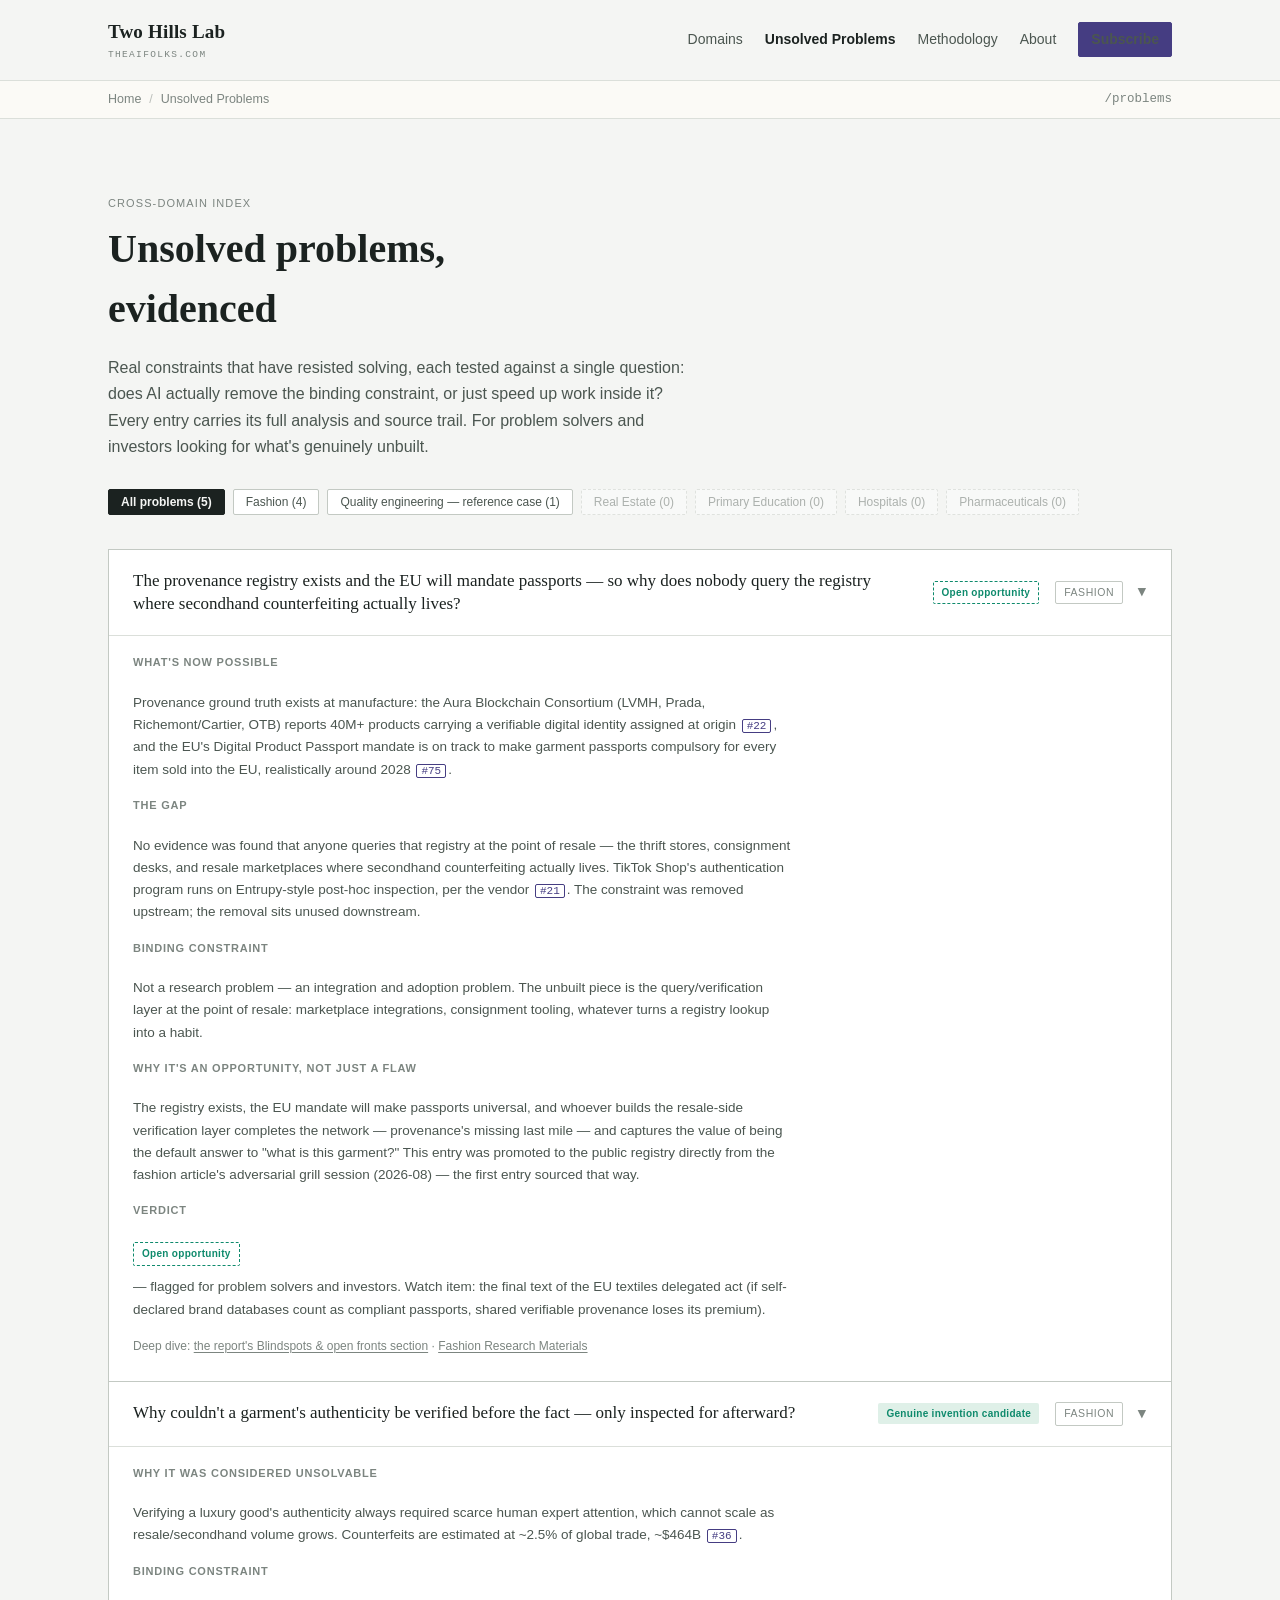
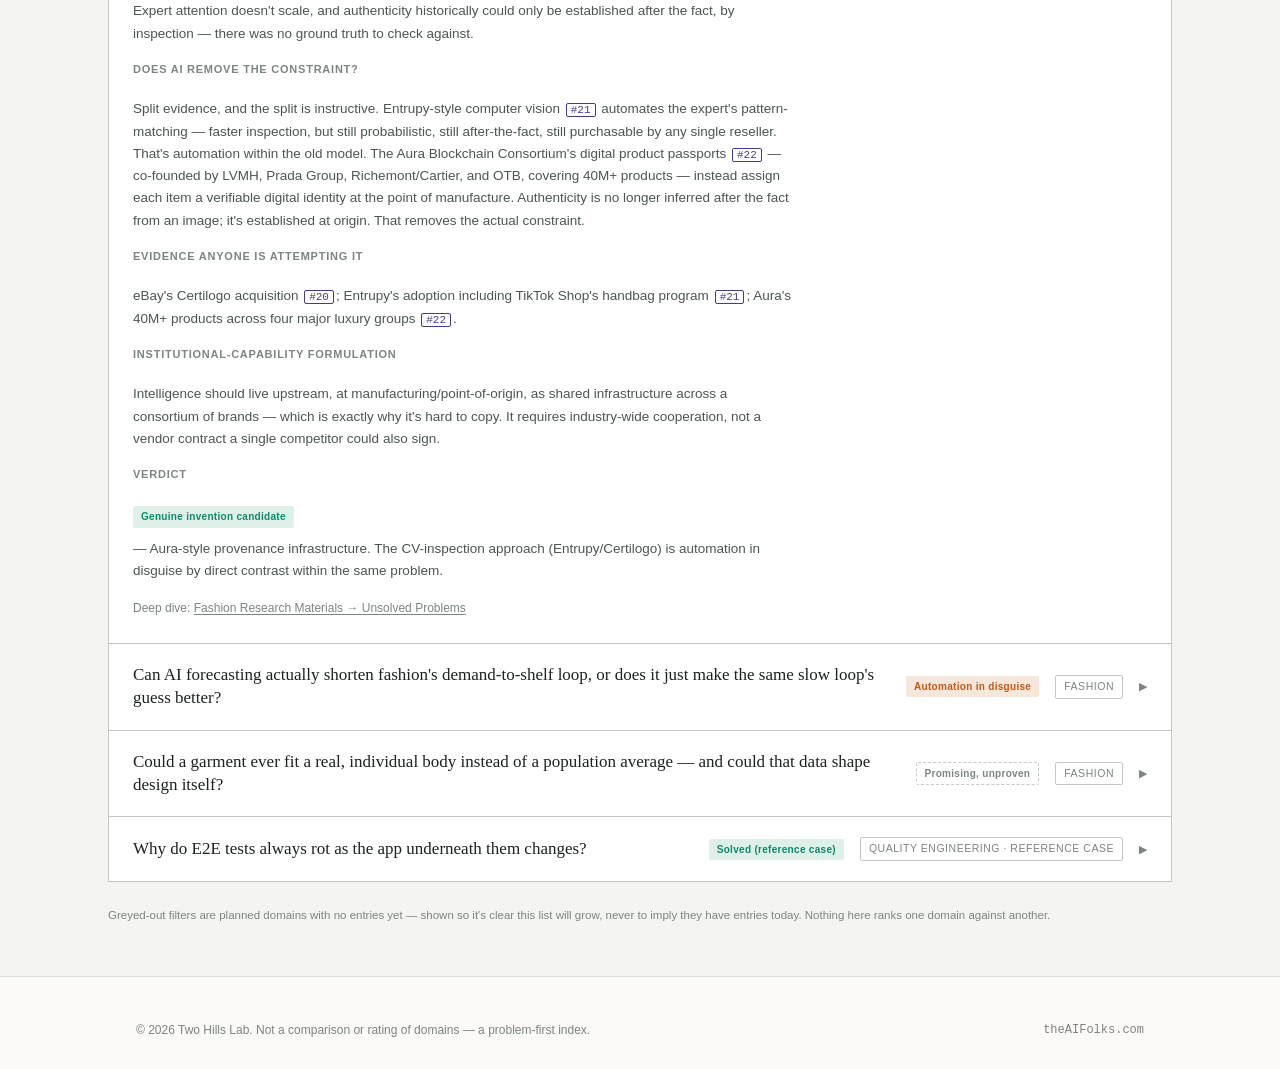
==== docs/problems/index.html @ 8e43755e "Publish Fashion & Luxury: final statuses, remove preview banner, copy sweep - Remove preview banner " ====
<!doctype html>
<html lang="en">
<head>
<meta charset="utf-8">
<meta name="viewport" content="width=device-width,initial-scale=1">
<title>Unsolved Problems — Two Hills Lab</title>
<meta name="description" content="A cross-domain index of constraints nobody's cracked yet — each tested against one question: does AI remove the binding constraint, or just speed up work inside it? Full analysis and source trail on every entry.">
<meta property="og:title" content="Unsolved Problems, evidenced — Two Hills Lab">
<meta property="og:description" content="Real constraints that resisted solving, with full binding-constraint analysis and source trails — framed for problem solvers and investors.">
<meta property="og:type" content="website">
<link rel="icon" href="data:image/svg+xml,%3Csvg xmlns='http://www.w3.org/2000/svg' viewBox='0 0 32 32'%3E%3Crect width='32' height='32' fill='%23453D82'/%3E%3Cpath d='M2 26 L11 12 L17 20 L23 9 L30 26 Z' fill='%23F4F5F3'/%3E%3C/svg%3E">
<link rel="stylesheet" href="../assets/css/site.css">
<script src="../assets/js/site.js" defer></script>
</head>
<body>
<a class="skip-link" href="#main">Skip to content</a>

<header class="site-header">
  <div class="site-header-inner">
    <a href="../" class="wordmark">
      <span class="name">Two Hills Lab</span>
      <span class="tag mono">theAIFolks.com</span>
    </a>
    <nav class="site-nav" aria-label="Primary">
      <a href="../">Domains</a>
      <a href="./" aria-current="page">Unsolved Problems</a>
      <a href="../methodology.html">Methodology</a>
      <a href="../about.html">About</a>
      <a class="btn btn-sm" href="../index.html#subscribe">Subscribe</a>
    </nav>
  </div>
</header>

<div class="breadcrumb">
  <nav class="breadcrumb-inner" aria-label="Breadcrumb">
    <a href="../">Home</a><span class="sep" aria-hidden="true">/</span><span aria-current="page">Unsolved Problems</span>
    <span class="breadcrumb-url mono">/problems</span>
  </nav>
</div>

<main id="main">
<div class="container">

  <section class="no-rule" style="padding-bottom:8px;">
    <span class="section-kicker" style="margin-top:24px;">Cross-domain index</span>
    <h1 class="serif" style="font-size:clamp(27px,3.8vw,40px);max-width:22ch;">Unsolved problems, evidenced</h1>
    <p class="problems-intro">Real constraints that have resisted solving, each tested against a single question: does AI actually remove the binding constraint, or just speed up work inside it? Every entry carries its full analysis and source trail. For problem solvers and investors looking for what's genuinely unbuilt.</p>

    <div class="problems-filter-row" data-problems-filter>
      <button type="button" class="filter-chip" data-domain="all" aria-pressed="true">All problems (5)</button>
      <button type="button" class="filter-chip" data-domain="fashion" aria-pressed="false">Fashion (4)</button>
      <button type="button" class="filter-chip" data-domain="quality-engineering" aria-pressed="false">Quality engineering — reference case (1)</button>
      <button type="button" class="filter-chip disabled" disabled title="Planned domain — no entries yet">Real Estate (0)</button>
      <button type="button" class="filter-chip disabled" disabled title="Planned domain — no entries yet">Primary Education (0)</button>
      <button type="button" class="filter-chip disabled" disabled title="Planned domain — no entries yet">Hospitals (0)</button>
      <button type="button" class="filter-chip disabled" disabled title="Planned domain — no entries yet">Pharmaceuticals (0)</button>
    </div>
  </section>

  <section class="no-rule" style="padding-top:26px;">

    <details class="problem-card" data-domain="fashion" id="fashion" open>
      <summary>
        <span class="q">The provenance registry exists and the EU will mandate passports — so why does nobody query the registry where secondhand counterfeiting actually lives?</span>
        <span class="verdict-pill open">Open opportunity</span>
        <span class="domain-tag-pill">Fashion</span>
        <span class="chev" aria-hidden="true">▶</span>
      </summary>
      <div class="pbody">
        <dl>
          <dt>What's now possible</dt>
          <dd>Provenance ground truth exists at manufacture: the Aura Blockchain Consortium (LVMH, Prada, Richemont/Cartier, OTB) reports 40M+ products carrying a verifiable digital identity assigned at origin <a class="cite" href="../domains/fashion/report.html#src-22">#22</a>, and the EU's Digital Product Passport mandate is on track to make garment passports compulsory for every item sold into the EU, realistically around 2028 <a class="cite" href="../domains/fashion/report.html#src-75">#75</a>.</dd>
          <dt>The gap</dt>
          <dd>No evidence was found that anyone queries that registry at the point of resale — the thrift stores, consignment desks, and resale marketplaces where secondhand counterfeiting actually lives. TikTok Shop's authentication program runs on Entrupy-style post-hoc inspection, per the vendor <a class="cite" href="../domains/fashion/report.html#src-21">#21</a>. The constraint was removed upstream; the removal sits unused downstream.</dd>
          <dt>Binding constraint</dt>
          <dd>Not a research problem — an integration and adoption problem. The unbuilt piece is the query/verification layer at the point of resale: marketplace integrations, consignment tooling, whatever turns a registry lookup into a habit.</dd>
          <dt>Why it's an opportunity, not just a flaw</dt>
          <dd>The registry exists, the EU mandate will make passports universal, and whoever builds the resale-side verification layer completes the network — provenance's missing last mile — and captures the value of being the default answer to "what is this garment?" This entry was promoted to the public registry directly from the fashion article's adversarial grill session (2026-08) — the first entry sourced that way.</dd>
          <dt>Verdict</dt>
          <dd class="verdict-line"><span class="verdict-pill open">Open opportunity</span><span>— flagged for problem solvers and investors. Watch item: the final text of the EU textiles delegated act (if self-declared brand databases count as compliant passports, shared verifiable provenance loses its premium).</span></dd>
        </dl>
        <p class="deep-dive">Deep dive: <a href="../domains/fashion/report.html#blindspots">the report's Blindspots &amp; open fronts section</a> · <a href="../domains/fashion/research.html#rm-problems">Fashion Research Materials</a></p>
      </div>
    </details>

    <details class="problem-card" data-domain="fashion" open>
      <summary>
        <span class="q">Why couldn't a garment's authenticity be verified before the fact — only inspected for afterward?</span>
        <span class="verdict-pill ic">Genuine invention candidate</span>
        <span class="domain-tag-pill">Fashion</span>
        <span class="chev" aria-hidden="true">▶</span>
      </summary>
      <div class="pbody">
        <dl>
          <dt>Why it was considered unsolvable</dt>
          <dd>Verifying a luxury good's authenticity always required scarce human expert attention, which cannot scale as resale/secondhand volume grows. Counterfeits are estimated at ~2.5% of global trade, ~$464B <a class="cite" href="../domains/fashion/report.html#src-36">#36</a>.</dd>
          <dt>Binding constraint</dt>
          <dd>Expert attention doesn't scale, and authenticity historically could only be established after the fact, by inspection — there was no ground truth to check against.</dd>
          <dt>Does AI remove the constraint?</dt>
          <dd>Split evidence, and the split is instructive. Entrupy-style computer vision <a class="cite" href="../domains/fashion/report.html#src-21">#21</a> automates the expert's pattern-matching — faster inspection, but still probabilistic, still after-the-fact, still purchasable by any single reseller. That's automation within the old model. The Aura Blockchain Consortium's digital product passports <a class="cite" href="../domains/fashion/report.html#src-22">#22</a> — co-founded by LVMH, Prada Group, Richemont/Cartier, and OTB, covering 40M+ products — instead assign each item a verifiable digital identity at the point of manufacture. Authenticity is no longer inferred after the fact from an image; it's established at origin. That removes the actual constraint.</dd>
          <dt>Evidence anyone is attempting it</dt>
          <dd>eBay's Certilogo acquisition <a class="cite" href="../domains/fashion/report.html#src-20">#20</a>; Entrupy's adoption including TikTok Shop's handbag program <a class="cite" href="../domains/fashion/report.html#src-21">#21</a>; Aura's 40M+ products across four major luxury groups <a class="cite" href="../domains/fashion/report.html#src-22">#22</a>.</dd>
          <dt>Institutional-capability formulation</dt>
          <dd>Intelligence should live upstream, at manufacturing/point-of-origin, as shared infrastructure across a consortium of brands — which is exactly why it's hard to copy. It requires industry-wide cooperation, not a vendor contract a single competitor could also sign.</dd>
          <dt>Verdict</dt>
          <dd class="verdict-line"><span class="verdict-pill ic">Genuine invention candidate</span><span>— Aura-style provenance infrastructure. The CV-inspection approach (Entrupy/Certilogo) is automation in disguise by direct contrast within the same problem.</span></dd>
        </dl>
        <p class="deep-dive">Deep dive: <a href="../domains/fashion/research.html#rm-problems">Fashion Research Materials → Unsolved Problems</a></p>
      </div>
    </details>

    <details class="problem-card" data-domain="fashion">
      <summary>
        <span class="q">Can AI forecasting actually shorten fashion's demand-to-shelf loop, or does it just make the same slow loop's guess better?</span>
        <span class="verdict-pill pa">Automation in disguise</span>
        <span class="domain-tag-pill">Fashion</span>
        <span class="chev" aria-hidden="true">▶</span>
      </summary>
      <div class="pbody">
        <dl>
          <dt>Why it was considered unsolvable</dt>
          <dd>Fashion demand is volatile and trend-driven, but production lead times (often months, often overseas) force commitment decisions long before real demand is known. The mismatch drives markdowns and waste — an estimated 2.5–5B excess items worth $70–140B in 2023 alone <a class="cite" href="../domains/fashion/report.html#src-45">#45</a> (an industry estimate, not an audited figure — see the domain's Known Gaps).</dd>
          <dt>Binding constraint</dt>
          <dd>A slow feedback loop — the gap between a demand signal appearing and a garment reaching the shelf — not a lack of prediction skill per se.</dd>
          <dt>Does AI remove the constraint?</dt>
          <dd>Mostly not yet. Most deployed "AI forecasting" <a class="cite" href="../domains/fashion/report.html#src-8">#8</a> improves the accuracy of a prediction made months in advance — a better guess within the same slow production cycle. That's accelerating work within the constraint, not removing it. 75% of executives are prioritizing AI forecasting for exactly this <a class="cite" href="../domains/fashion/report.html#src-45">#45</a>, which is telling: the industry default is "predict better," not "shorten the loop." The one model that would actually attack the constraint — short lead times plus AI reading in-season sell-through — is the Inditex/Zara story, but the specific KPI figures behind it are unverified trade-press numbers <a class="cite" href="../domains/fashion/report.html#src-10">#10</a>.</dd>
          <dt>Evidence anyone is attempting it</dt>
          <dd>PVH×OpenAI's demand-planning scope <a class="cite" href="../domains/fashion/report.html#src-1">#1</a> <a class="cite" href="../domains/fashion/report.html#src-2">#2</a> is framed as forecasting-layer automation, not lead-time compression.</dd>
          <dt>Institutional-capability formulation</dt>
          <dd>Intelligence shouldn't live in a better one-shot forecast — it should live in a continuous sense-and-respond loop spanning design, sourcing, and store-level sell-through, short enough that decisions can be revised mid-season. That requires re-architecting the supply chain itself, not adding a forecasting model on top of an unchanged one.</dd>
          <dt>Verdict</dt>
          <dd class="verdict-line"><span class="verdict-pill pa">Automation in disguise</span><span>as most commonly deployed today — with a plausible-but-unconfirmed invention-candidate exception. Needs primary-source verification before that exception can be asserted confidently.</span></dd>
        </dl>
        <p class="deep-dive">Deep dive: <a href="../domains/fashion/research.html#rm-problems">Fashion Research Materials → Unsolved Problems</a></p>
      </div>
    </details>

    <details class="problem-card" data-domain="fashion">
      <summary>
        <span class="q">Could a garment ever fit a real, individual body instead of a population average — and could that data shape design itself?</span>
        <span class="verdict-pill neutral">Promising, unproven</span>
        <span class="domain-tag-pill">Fashion</span>
        <span class="chev" aria-hidden="true">▶</span>
      </summary>
      <div class="pbody">
        <dl>
          <dt>Why it was considered unsolvable</dt>
          <dd>Individual body-shape variation is combinatorially large; standard sizing charts are population averages built for manufacturing convenience, not individual fit. Retailers historically had no cheap way to capture a shopper's actual 3D body data.</dd>
          <dt>Binding constraint</dt>
          <dd>No scalable, cheap way to capture individual body data — fit was always a guess against an average.</dd>
          <dt>Does AI remove the constraint?</dt>
          <dd>Partially, and the evidence is genuinely encouraging rather than automation dressed up as invention: Zalando's AI-built 3D avatars report up to a 40% return-rate reduction in an early pilot <a class="cite" href="../domains/fashion/report.html#src-6">#6</a>; ASOS attributes part of a 160bps returns-rate cut to try-on tech <a class="cite" href="../domains/fashion/report.html#src-7">#7</a>. A shopper's actual body shape is now informing a fit decision that used to be pure average-based guesswork. Caveat: bias evidence found elsewhere (runway/imagery representation narrowing to 0.3% plus-size <a class="cite" href="../domains/fashion/report.html#src-25">#25</a>; generative models reproducing training-data body-type skew <a class="cite" href="../domains/fashion/report.html#src-26">#26</a>) raises an open, unverified question of whether these 3D body models and their training data are themselves representative. No study was found answering this specifically for fit/sizing algorithms.</dd>
          <dt>Evidence anyone is attempting it</dt>
          <dd>Zalando <a class="cite" href="../domains/fashion/report.html#src-6">#6</a>, ASOS×AIUTA <a class="cite" href="../domains/fashion/report.html#src-5">#5</a> <a class="cite" href="../domains/fashion/report.html#src-7">#7</a>, Stitch Fix Vision <a class="cite" href="../domains/fashion/report.html#src-11">#11</a>.</dd>
          <dt>Institutional-capability formulation</dt>
          <dd>The compounding version isn't "sell a try-on widget" — that's currently automation, purchasable from vendors like AIUTA by any retailer. It's closing the loop from fit/return data back into design and pattern-making, so garments themselves are shaped by accumulated body data over time. No evidence was found of any retailer doing this yet.</dd>
          <dt>Verdict</dt>
          <dd class="verdict-line"><span class="verdict-pill neutral">Promising but unproven</span><span>— real signal, currently deployed as commoditized automation; graduates to a genuine invention candidate only if a retailer closes the design loop, which hasn't been observed.</span></dd>
        </dl>
        <p class="deep-dive">Deep dive: <a href="../domains/fashion/research.html#rm-problems">Fashion Research Materials → Unsolved Problems</a></p>
      </div>
    </details>

    <details class="problem-card" data-domain="quality-engineering" id="quality-engineering">
      <summary>
        <span class="q">Why do E2E tests always rot as the app underneath them changes?</span>
        <span class="verdict-pill ic">Solved (reference case)</span>
        <span class="domain-tag-pill">Quality engineering · reference case</span>
        <span class="chev" aria-hidden="true">▶</span>
      </summary>
      <div class="pbody">
        <dl>
          <dt>Why it was considered unsolvable</dt>
          <dd>Automated UI test scripts encode the exact steps of one implementation. Every UI refactor breaks them, so teams either drown in maintenance or quietly stop trusting their test suite.</dd>
          <dt>Binding constraint</dt>
          <dd>Scripts encode implementation details, not the tester's actual intent — so there's nothing stable for the script to track when the implementation changes.</dd>
          <dt>Does AI remove the constraint?</dt>
          <dd>Yes — when intelligence lives in understanding intent (what the test is actually trying to verify) rather than in a fixed sequence of clicks and selectors, the test can survive a UI refactor because it's no longer coupled to the old implementation's shape. The obvious path — AI generating test scripts from natural language — was a legitimate productivity win, but generated scripts couldn't keep pace with application change: same constraint, faster output.</dd>
          <dt>Institutional-capability formulation</dt>
          <dd>Intelligence should live in intent understanding, not script replay. This is the reference case the Two Hills framework itself was built from, kept here as the calibration example for every domain that follows.</dd>
          <dt>Verdict</dt>
          <dd class="verdict-line"><span class="verdict-pill ic">Solved</span><span>— genuine capability, not automation dressed up as one.</span></dd>
        </dl>
        <p class="deep-dive">Deep dive: <a href="../methodology.html">Methodology — the Two Hills framework's reference case</a>. This entry predates the domain pipeline, so it links to Methodology rather than a domain page.</p>
      </div>
    </details>

    <p class="fineprint" style="margin-top:26px;">Greyed-out filters are planned domains with no entries yet — shown so it's clear this list will grow, never to imply they have entries today. Nothing here ranks one domain against another.</p>
  </section>

</div>
</main>

<footer class="site-footer">
  <div class="container">
    <div class="footer-bottom footer-bottom-solo">
      <span>© 2026 Two Hills Lab. Not a comparison or rating of domains — a problem-first index.</span>
      <span class="mono">theAIFolks.com</span>
    </div>
  </div>
</footer>
</body>
</html>
---- docs/assets/css/site.css ----
/* =========================================================================
   Two Hills Lab — theAIFolks.com
   Design system ported from the approved v2 mockup (cartographic survey
   report metaphor). Tokens are verbatim from site/design/architecture.md §3.
   ========================================================================= */

/* ============================= TOKENS ============================= */
:root{
  --paper:#F4F5F3;
  --surface:#FFFFFF;
  --surface-2:#EAF0EE;
  --surface-3:#FBFAF6;
  --ink:#1B2220;
  --ink-soft:#4B5650;
  --ink-faint:#7C8580;
  --border:#DBDFDA;
  --border-strong:#C3C9C3;
  --accent:#453D82;
  --accent-ink:#FFFFFF;
  --accent-soft:#ECEAF6;
  --pa:#C15A1E;
  --pa-soft:#F6E7DA;
  --ic:#0E8A6C;
  --ic-soft:#DFF0E8;
  --tier-p:#12283D;
  --tier-r:#23517A;
  --tier-n:#4C7EA6;
  --tier-v:#8FB4CE;
  --tier-v-ink:#12283D;
  --contour:rgba(27,34,32,0.07);
  color-scheme: light;
}
@media (prefers-color-scheme: dark){
  :root{
    --paper:#14181A;
    --surface:#1B2023;
    --surface-2:#1B2A27;
    --surface-3:#1E2426;
    --ink:#EDEFEC;
    --ink-soft:#B7C0BB;
    --ink-faint:#7E8985;
    --border:#30373A;
    --border-strong:#454E51;
    --accent:#9791DD;
    --accent-ink:#161320;
    --accent-soft:#241F3D;
    --pa:#E17C3D;
    --pa-soft:#3A2718;
    --ic:#2FB68F;
    --ic-soft:#123329;
    --tier-p:#B7D6EE;
    --tier-r:#82ADCC;
    --tier-n:#5C87A8;
    --tier-v:#3D6280;
    --tier-v-ink:#DCEAF4;
    --contour:rgba(237,239,236,0.06);
    color-scheme: dark;
  }
}

/* ============================= BASE ============================= */
*,*::before,*::after{ box-sizing:border-box; }
html{ background:var(--paper); scroll-behavior:smooth; }
body{
  margin:0;
  background:var(--paper);
  color:var(--ink);
  font-family:-apple-system,BlinkMacSystemFont,"Segoe UI",Helvetica,Arial,sans-serif;
  font-size:16px;
  line-height:1.5;
  -webkit-font-smoothing:antialiased;
}
.serif{ font-family:"Iowan Old Style","Palatino Linotype",Palatino,"Book Antiqua",Georgia,serif; }
.mono{ font-family:"SF Mono",ui-monospace,"IBM Plex Mono",Menlo,Consolas,monospace; }
h1,h2,h3,h4{ font-family:"Iowan Old Style","Palatino Linotype",Palatino,"Book Antiqua",Georgia,serif; font-weight:600; margin:0; text-wrap:balance; color:var(--ink); }
p{ margin:0; }
a{ color:var(--accent); text-decoration-thickness:1px; text-underline-offset:2px; }
a:focus-visible, button:focus-visible, input:focus-visible, summary:focus-visible{
  outline:2px solid var(--accent); outline-offset:2px; border-radius:2px;
}
button{ font-family:inherit; cursor:pointer; }
img,svg{ max-width:100%; display:block; }
.container{ max-width:1120px; margin:0 auto; padding:0 28px; }
.prose-col{ max-width:700px; }
.skip-link{ position:absolute; left:-9999px; top:0; background:var(--accent); color:var(--accent-ink); padding:8px 14px; z-index:300; }
.skip-link:focus{ left:0; }
@media (max-width:640px){ .container{ padding:0 18px; } }
@media (prefers-reduced-motion:reduce){
  html{ scroll-behavior:auto; }
  *{ animation-duration:0.001ms !important; transition-duration:0.001ms !important; }
}

/* ============================= SITE HEADER / BREADCRUMB / FOOTER ============================= */
.site-header{ border-bottom:1px solid var(--border); background:var(--paper); }
.site-header-inner{ max-width:1120px; margin:0 auto; padding:18px 28px; display:flex; align-items:center; gap:24px; }
.wordmark{ display:flex; flex-direction:column; gap:1px; text-decoration:none; }
.wordmark .name{ font-family:"Iowan Old Style","Palatino Linotype",Palatino,Georgia,serif; font-size:19px; font-weight:600; letter-spacing:0.01em; color:var(--ink); }
.wordmark .tag{ font-size:9.5px; letter-spacing:0.14em; text-transform:uppercase; color:var(--ink-faint); }
.site-nav{ display:flex; align-items:center; gap:22px; margin-left:auto; }
.site-nav a{ color:var(--ink-soft); text-decoration:none; font-size:14px; }
.site-nav a:hover{ color:var(--ink); }
.site-nav a[aria-current="page"]{ color:var(--ink); font-weight:600; }
.btn{ display:inline-flex; align-items:center; gap:6px; padding:8px 16px; font-size:13.5px; font-weight:600; border-radius:2px; border:1px solid var(--accent); background:var(--accent); color:var(--accent-ink); text-decoration:none; white-space:nowrap; cursor:pointer; }
.btn-ghost{ background:transparent; color:var(--ink); border:1px solid var(--border-strong); }
.btn-sm{ padding:6px 12px; font-size:12.5px; }
@media (max-width:760px){ .site-nav a:not(.btn){ display:none; } }

.breadcrumb{ border-bottom:1px solid var(--border); background:var(--surface-3); }
.breadcrumb-inner{ max-width:1120px; margin:0 auto; padding:9px 28px; display:flex; align-items:center; gap:8px; flex-wrap:wrap; font-size:12.5px; color:var(--ink-faint); }
.breadcrumb-inner a{ color:var(--ink-faint); text-decoration:none; }
.breadcrumb-inner a:hover{ color:var(--accent); }
.breadcrumb-inner .sep{ opacity:.5; }
.breadcrumb-url{ margin-left:auto; }

.site-footer{ border-top:1px solid var(--border); background:var(--surface-3); padding:44px 0 30px; }
.footer-grid{ display:grid; grid-template-columns:1.4fr 1fr 1fr 1fr; gap:32px; }
@media (max-width:760px){ .footer-grid{ grid-template-columns:1fr 1fr; } }
.footer-grid h2{ font-family:inherit; font-size:11px; letter-spacing:0.08em; text-transform:uppercase; color:var(--ink-faint); margin-bottom:10px; font-weight:600; }
.footer-grid ul{ list-style:none; margin:0; padding:0; display:flex; flex-direction:column; gap:7px; }
.footer-grid a{ color:var(--ink-soft); text-decoration:none; font-size:13.5px; }
.footer-grid a:hover{ color:var(--accent); }
.footer-grid .planned-link{ color:var(--ink-faint); font-size:13.5px; }
.footer-bottom{ max-width:1120px; margin:36px auto 0; padding:16px 28px 0; border-top:1px solid var(--border); display:flex; justify-content:space-between; gap:12px; flex-wrap:wrap; font-size:12px; color:var(--ink-faint); }
.footer-bottom-solo{ margin-top:0; padding-top:0; border-top:none; }

/* ============================= PREVIEW BANNER ============================= */
.preview-banner{ background:var(--pa-soft); border-bottom:1px solid var(--pa); color:var(--ink); }
.preview-banner-inner{ max-width:1120px; margin:0 auto; padding:9px 28px; font-size:12.5px; display:flex; gap:10px; align-items:baseline; flex-wrap:wrap; }
.preview-banner .k{ font-weight:700; letter-spacing:0.08em; text-transform:uppercase; font-size:10.5px; color:var(--pa); white-space:nowrap; }

/* ============================= HERO / CONTOUR MOTIF ============================= */
.contour-field{ position:relative; overflow:hidden; }
.contour-field svg.contours{ position:absolute; inset:0; width:100%; height:100%; z-index:0; }
.contour-field > .container{ position:relative; z-index:1; }
.hero{ padding:56px 0 50px; }
.eyebrow{ display:inline-flex; align-items:center; gap:8px; font-size:11px; letter-spacing:0.12em; text-transform:uppercase; color:var(--ink-faint); margin-bottom:16px; }
.eyebrow .dot{ width:6px; height:6px; border-radius:50%; background:var(--accent); }
.hero h1{ font-size:clamp(27px,3.8vw,42px); line-height:1.15; max-width:17ch; }
.hero .sub{ margin-top:16px; max-width:58ch; font-size:16px; line-height:1.6; color:var(--ink-soft); }
.hero-actions{ margin-top:22px; display:flex; gap:12px; flex-wrap:wrap; }

/* ============================= SECTION SCAFFOLDING ============================= */
section{ padding:52px 0; border-top:1px solid var(--border); }
section.no-rule{ border-top:none; }
.section-head{ margin-bottom:26px; display:flex; align-items:baseline; justify-content:space-between; gap:16px; flex-wrap:wrap; }
.section-head h2{ font-size:22px; }
.section-kicker{ font-size:11px; letter-spacing:0.1em; text-transform:uppercase; color:var(--ink-faint); margin-bottom:8px; display:block; }
.section-intro{ font-size:14.5px; color:var(--ink-soft); line-height:1.65; max-width:64ch; }

/* ============================= TIER DIVIDER ============================= */
.tier-divider{ display:flex; align-items:center; gap:14px; margin:44px 0 20px; }
.tier-divider:first-of-type{ margin-top:0; }
.tier-divider .line{ flex:1; height:1px; background:var(--border); }
.tier-divider .lbl{ font-size:11px; letter-spacing:0.1em; text-transform:uppercase; color:var(--ink-faint); white-space:nowrap; }

/* ============================= DOMAIN CARD (home) ============================= */
.domain-card{ border:1px solid var(--border-strong); background:var(--surface); padding:0; display:grid; grid-template-columns:1fr 290px; }
@media (max-width:760px){ .domain-card{ grid-template-columns:1fr; } }
.domain-card-main{ padding:28px 30px; }
.status-chip{ display:inline-flex; align-items:center; gap:6px; font-size:10.5px; letter-spacing:0.08em; text-transform:uppercase; font-weight:700; padding:3px 9px; border:1px solid var(--pa); color:var(--pa); border-radius:2px; margin-bottom:14px; }
.status-chip .dot{ width:5px; height:5px; border-radius:50%; background:var(--pa); }
.status-chip.planned{ border-style:dashed; border-color:var(--ink-faint); color:var(--ink-faint); }
.status-chip.planned .dot{ background:var(--ink-faint); }
.status-chip.published{ border-color:var(--ic); color:var(--ic); }
.status-chip.published .dot{ background:var(--ic); }
.domain-card h3{ font-size:22px; margin-bottom:10px; }
.domain-card p.desc{ color:var(--ink-soft); font-size:14.5px; line-height:1.6; max-width:56ch; }
.domain-card .meta{ margin-top:15px; font-size:12.5px; color:var(--ink-faint); display:flex; gap:14px; flex-wrap:wrap; }
.domain-card .meta span{ display:inline-flex; align-items:center; gap:5px; }
.domain-card-actions{ margin-top:18px; display:flex; align-items:center; gap:18px; flex-wrap:wrap; }
.link-arrow{ font-size:13.5px; text-decoration:none; font-weight:600; }
.link-arrow:hover{ text-decoration:underline; }
.domain-card-side{ border-left:1px solid var(--border); background:var(--surface-3); padding:24px 26px; display:flex; flex-direction:column; justify-content:center; gap:9px; }
@media (max-width:760px){ .domain-card-side{ border-left:none; border-top:1px solid var(--border); } }
.domain-card-side label{ font-size:11px; letter-spacing:0.06em; text-transform:uppercase; color:var(--ink-faint); }
.notify-row{ display:flex; gap:0; }
.notify-row input{ flex:1; min-width:0; padding:9px 10px; font-size:13.5px; border:1px solid var(--border-strong); border-right:none; background:var(--surface); color:var(--ink); border-radius:2px 0 0 2px; }
.notify-row button{ padding:9px 14px; font-size:13px; font-weight:600; border-radius:0 2px 2px 0; border:1px solid var(--accent); background:var(--accent); color:var(--accent-ink); }
.fineprint{ font-size:11.5px; color:var(--ink-faint); line-height:1.5; }

/* ============================= PLANNED DOMAIN GRID ============================= */
.domain-grid-planned{ display:grid; grid-template-columns:repeat(4,1fr); gap:1px; background:var(--border); border:1px solid var(--border); }
@media (max-width:900px){ .domain-grid-planned{ grid-template-columns:1fr 1fr; } }
@media (max-width:520px){ .domain-grid-planned{ grid-template-columns:1fr; } }
.planned-card{ background:var(--surface); padding:22px 22px 20px; display:flex; flex-direction:column; gap:11px; }
.planned-card h3{ font-size:16px; font-family:-apple-system,BlinkMacSystemFont,"Segoe UI",sans-serif; font-weight:700; }
.planned-card p.pdesc{ font-size:12.5px; color:var(--ink-soft); line-height:1.55; flex:1; }
.planned-card .notify-row input{ font-size:12px; padding:7px 8px; }
.planned-card .notify-row button{ font-size:11px; padding:7px 9px; }
.planned-card .fineprint{ font-size:10.5px; }

/* ============================= HOW WE WORK STRIP ============================= */
.work-grid{ display:grid; grid-template-columns:repeat(4,1fr); gap:0; border:1px solid var(--border); }
@media (max-width:860px){ .work-grid{ grid-template-columns:1fr 1fr; } }
@media (max-width:520px){ .work-grid{ grid-template-columns:1fr; } }
.work-cell{ padding:22px 20px; border-left:1px solid var(--border); }
.work-grid .work-cell:first-child{ border-left:none; }
@media (max-width:860px){ .work-cell:nth-child(2n+1){ border-left:none; } .work-cell:nth-child(n+3){ border-top:1px solid var(--border); } }
@media (max-width:520px){ .work-cell{ border-left:none !important; } .work-cell:not(:first-child){ border-top:1px solid var(--border); } }
.work-cell .num{ font-family:"SF Mono",ui-monospace,monospace; font-size:11px; color:var(--ink-faint); margin-bottom:10px; }
.work-cell h3{ font-size:15px; margin-bottom:8px; font-family:-apple-system,BlinkMacSystemFont,"Segoe UI",sans-serif; font-weight:700; }
.work-cell p{ font-size:13.5px; color:var(--ink-soft); line-height:1.55; }

/* ============================= SUBSCRIBE / TEASER BLOCKS ============================= */
.subscribe-block{ border:1px solid var(--border-strong); background:var(--surface-2); padding:32px 34px; display:flex; align-items:center; justify-content:space-between; gap:24px; flex-wrap:wrap; }
.subscribe-block h2, .subscribe-block h3{ font-size:19px; margin-bottom:6px; }
.subscribe-block p{ font-size:13.5px; color:var(--ink-soft); max-width:44ch; }
.subscribe-form{ display:flex; gap:0; min-width:320px; }
.subscribe-form input{ flex:1; min-width:0; padding:11px 12px; font-size:14px; border:1px solid var(--border-strong); border-right:none; background:var(--surface); color:var(--ink); border-radius:2px 0 0 2px; }
.subscribe-form button{ padding:11px 18px; border-radius:0 2px 2px 0; border:1px solid var(--accent); background:var(--accent); color:var(--accent-ink); font-weight:600; font-size:14px; }
@media (max-width:640px){ .subscribe-form{ min-width:0; width:100%; } }

.problems-teaser{ border:1px solid var(--border-strong); background:var(--surface); padding:30px 32px; display:flex; align-items:center; gap:28px; justify-content:space-between; flex-wrap:wrap; }
.problems-teaser .txt h2{ font-size:19px; margin-bottom:8px; }
.problems-teaser .txt p{ font-size:13.5px; color:var(--ink-soft); max-width:52ch; line-height:1.6; }
.problems-teaser .stat-strip{ display:flex; gap:22px; flex-wrap:wrap; }
.problems-teaser .stat-strip .s{ text-align:center; }
.problems-teaser .stat-strip .s .v{ font-family:"SF Mono",ui-monospace,monospace; font-size:24px; font-weight:600; color:var(--ink); }
.problems-teaser .stat-strip .s .l{ font-size:10.5px; color:var(--ink-faint); letter-spacing:0.04em; text-transform:uppercase; margin-top:4px; }

/* ============================= ARTICLE MASTHEAD ============================= */
.masthead{ padding:40px 0 32px; }
.domain-tag{ font-size:11.5px; letter-spacing:0.1em; text-transform:uppercase; color:var(--pa); font-weight:700; margin-bottom:16px; display:block; }
.masthead h1{ font-size:clamp(26px,3.6vw,40px); max-width:24ch; line-height:1.13; }
.masthead .deck{ margin-top:16px; font-size:18px; line-height:1.55; color:var(--ink-soft); max-width:46ch; }
.masthead .deck em{ font-style:normal; color:var(--ink); border-bottom:1px solid var(--pa); }
.byline-row{ margin-top:22px; display:flex; align-items:center; gap:16px; flex-wrap:wrap; font-size:12.5px; color:var(--ink-faint); }
.byline-row .sep{ opacity:0.5; }

/* sticky sub-nav */
.subnav-wrap{ position:sticky; top:0; z-index:50; background:var(--paper); border-top:1px solid var(--border); border-bottom:1px solid var(--border); }
.subnav{ max-width:1120px; margin:0 auto; padding:0 28px; display:flex; gap:0; overflow-x:auto; }
.subnav a{ flex:0 0 auto; padding:12px 16px; font-size:13px; color:var(--ink-faint); text-decoration:none; border-bottom:2px solid transparent; white-space:nowrap; }
.subnav a:hover{ color:var(--ink); }

/* ============================= EXEC SUMMARY PANEL ============================= */
.exec-panel{ border:1px solid var(--border-strong); background:var(--surface-2); padding:30px 32px; }
.exec-panel-head{ display:flex; align-items:center; justify-content:space-between; gap:14px; flex-wrap:wrap; margin-bottom:16px; }
.exec-panel-head .k{ font-size:11px; letter-spacing:0.1em; text-transform:uppercase; color:var(--ink-faint); font-weight:700; }
.share-row{ display:flex; gap:8px; }
.share-btn{ min-width:30px; height:30px; display:inline-flex; align-items:center; justify-content:center; border:1px solid var(--border-strong); background:var(--surface); border-radius:2px; color:var(--ink-soft); text-decoration:none; font-size:13px; padding:0 6px; }
.share-btn:hover{ color:var(--accent); border-color:var(--accent); }
.exec-panel p.summary-text{ font-size:16px; line-height:1.68; color:var(--ink); }
.exec-panel p.summary-text + p.summary-text{ margin-top:14px; }
.stat-grid{ margin-top:24px; display:grid; grid-template-columns:repeat(4,1fr); gap:1px; background:var(--border-strong); border:1px solid var(--border-strong); }
@media (max-width:760px){ .stat-grid{ grid-template-columns:1fr 1fr; } }
.stat-tile{ background:var(--surface); padding:17px 17px 15px; }
.stat-tile .v{ font-family:"SF Mono",ui-monospace,monospace; font-variant-numeric:tabular-nums; font-size:21px; font-weight:600; color:var(--ink); line-height:1.2; }
.stat-tile .l{ margin-top:8px; font-size:12px; color:var(--ink-soft); line-height:1.45; }
.cite{ font-family:"SF Mono",ui-monospace,monospace; font-size:11px; color:var(--accent); text-decoration:none; border:1px solid var(--accent); border-radius:2px; padding:0 4px; white-space:nowrap; }
.cite:hover{ background:var(--accent); color:var(--accent-ink); }

/* ============================= ARTICLE BODY ============================= */
.article-body{ max-width:700px; }
.article-body p{ font-size:16px; line-height:1.72; color:var(--ink); margin:0 0 20px; }
.article-body p:last-child{ margin-bottom:0; }
.article-body em{ font-style:italic; }
.article-body .cite{ margin:0 1px; }
.article-kicker{ font-size:11px; letter-spacing:0.1em; text-transform:uppercase; color:var(--ink-faint); font-weight:700; margin:0 0 18px; display:block; }

/* ============================= USE-CASE ROWS ============================= */
.usecase{ display:grid; grid-template-columns:190px 1fr; gap:22px; padding:18px 0; border-top:1px solid var(--border); }
.usecase:first-of-type{ border-top:none; padding-top:0; }
@media (max-width:640px){ .usecase{ grid-template-columns:1fr; gap:8px; } }
.usecase h3, .usecase h4{ font-size:14px; font-family:-apple-system,BlinkMacSystemFont,"Segoe UI",sans-serif; font-weight:700; }
.usecase .body{ font-size:14.5px; line-height:1.65; color:var(--ink-soft); }
.usecase .body .cite{ margin-left:2px; }

/* ============================= QUADRANT MAP ============================= */
.map-wrap{ display:grid; grid-template-columns:1.3fr 1fr; gap:30px; align-items:start; }
@media (max-width:860px){ .map-wrap{ grid-template-columns:1fr; } }
.map-caption{ font-size:14px; color:var(--ink-soft); line-height:1.65; }
.map-caption + .map-caption{ margin-top:12px; }
.map-note{ margin-top:16px; font-size:12px; color:var(--ink-faint); font-style:italic; }
.ic-cards{ margin-top:18px; display:flex; flex-direction:column; gap:12px; }
.ic-card{ border:1px solid var(--border-strong); background:var(--surface); padding:14px 16px; }
.ic-card .head{ display:flex; align-items:center; gap:8px; margin-bottom:6px; }
.ic-card .swatch{ width:9px; height:9px; border-radius:50%; background:var(--ic); flex:none; }
.ic-card .swatch.unverified{ background:transparent; border:1.5px dashed var(--ic); }
.ic-card .head h3, .ic-card .head h5{ font-size:13.5px; font-family:-apple-system,BlinkMacSystemFont,"Segoe UI",sans-serif; font-weight:700; margin:0; }
.ic-card .tag{ margin-left:auto; font-size:10px; letter-spacing:0.06em; text-transform:uppercase; color:var(--ink-faint); border:1px solid var(--border-strong); padding:1px 6px; border-radius:2px; }
.ic-card p{ font-size:13px; color:var(--ink-soft); line-height:1.55; }

.legend-grid{ margin-top:16px; display:grid; grid-template-columns:1fr 1fr; gap:5px 18px; font-size:12px; }
@media (max-width:480px){ .legend-grid{ grid-template-columns:1fr; } }
.legend-row{ display:flex; gap:8px; align-items:baseline; color:var(--ink-soft); line-height:1.5; padding:2px 0; }
.legend-row .n{ font-family:"SF Mono",ui-monospace,monospace; font-size:10.5px; width:16px; height:16px; border-radius:50%; display:inline-flex; align-items:center; justify-content:center; color:#fff; flex:none; }
.legend-row .n.pa{ background:var(--pa); }
.legend-row .n.ic{ background:var(--ic); }
.legend-row .n.ic.unverified{ background:transparent; color:var(--ic); border:1.5px dashed var(--ic); }

/* ============================= BLINDSPOTS ============================= */
.blindspot-grid{ display:grid; grid-template-columns:1fr 1fr; gap:1px; background:var(--border); border:1px solid var(--border); }
@media (max-width:760px){ .blindspot-grid{ grid-template-columns:1fr; } }
.blindspot-cell{ background:var(--surface); padding:19px 21px; }
.blindspot-cell h3, .blindspot-cell h4{ font-size:14px; font-family:-apple-system,BlinkMacSystemFont,"Segoe UI",sans-serif; font-weight:700; display:flex; align-items:center; gap:8px; margin-bottom:8px; }
.blindspot-cell h3::before, .blindspot-cell h4::before{ content:""; width:7px; height:7px; border-radius:50%; background:var(--pa); flex:none; }
.blindspot-cell p{ font-size:13.5px; line-height:1.6; color:var(--ink-soft); }

/* ============================= EVIDENCE LOG ============================= */
.evidence-head{ display:flex; align-items:center; justify-content:space-between; gap:16px; flex-wrap:wrap; margin-bottom:16px; }
.tier-legend{ display:flex; gap:14px; flex-wrap:wrap; font-size:11.5px; color:var(--ink-soft); }
.tier-legend .item{ display:flex; align-items:center; gap:5px; }
.filter-row{ display:flex; gap:6px; margin-bottom:14px; flex-wrap:wrap; }
.filter-chip{ padding:5px 12px; font-size:12px; border:1px solid var(--border-strong); background:var(--surface); color:var(--ink-soft); border-radius:2px; }
.filter-chip[aria-pressed="true"]{ background:var(--ink); color:var(--paper); border-color:var(--ink); font-weight:600; }
.filter-chip.disabled{ opacity:0.42; cursor:not-allowed; border-style:dashed; }
.evidence-table-wrap{ max-height:520px; overflow:auto; border:1px solid var(--border-strong); }
table.evidence{ width:100%; min-width:640px; border-collapse:collapse; font-size:12.5px; }
table.evidence thead th{ position:sticky; top:0; z-index:1; background:var(--surface-3); text-align:left; font-size:10.5px; letter-spacing:0.06em; text-transform:uppercase; color:var(--ink-faint); padding:9px 12px; border-bottom:1px solid var(--border-strong); font-weight:700; }
table.evidence td{ padding:9px 12px; border-bottom:1px solid var(--border); vertical-align:top; }
table.evidence tbody tr.grp td{ background:var(--surface-3); font-size:10.5px; letter-spacing:0.08em; text-transform:uppercase; color:var(--ink-faint); font-weight:700; padding:6px 12px; }
table.evidence tr:last-child td{ border-bottom:none; }
table.evidence tr:target td{ background:var(--accent-soft); }
td.n-col{ font-family:"SF Mono",ui-monospace,monospace; color:var(--ink-faint); width:38px; white-space:nowrap; }
td.tier-col{ width:36px; }
td.claim-col{ color:var(--ink); max-width:1px; width:44%; line-height:1.5; }
td.claim-col .row-note{ display:block; margin-top:4px; font-size:11.5px; color:var(--ink-faint); }
td.date-col{ font-family:"SF Mono",ui-monospace,monospace; font-size:11.5px; color:var(--ink-soft); white-space:nowrap; }
td.link-col a{ color:var(--ink-soft); text-decoration:none; font-size:12px; }
td.link-col a:hover{ color:var(--accent); text-decoration:underline; }
.tier-badge{ display:inline-flex; align-items:center; justify-content:center; width:20px; height:20px; border-radius:2px; font-size:10.5px; font-weight:700; font-family:"SF Mono",ui-monospace,monospace; color:#fff; }
.tier-badge.p{ background:var(--tier-p); }
.tier-badge.r{ background:var(--tier-r); }
.tier-badge.n{ background:var(--tier-n); }
.tier-badge.v{ background:var(--tier-v); color:var(--tier-v-ink); }
@media (prefers-color-scheme: dark){
  .tier-badge.p, .tier-badge.r{ color:#14181A; }
}
.evidence-count{ font-size:12.5px; color:var(--ink-faint); margin-top:10px; }

.gaps-box{ margin-top:24px; border:1.5px dashed var(--border-strong); padding:20px 22px; }
.gaps-box .k{ font-size:11px; letter-spacing:0.08em; text-transform:uppercase; color:var(--ink-faint); font-weight:700; margin-bottom:10px; display:block; }
.gaps-box ul{ margin:0; padding-left:18px; display:flex; flex-direction:column; gap:8px; }
.gaps-box li{ font-size:13px; line-height:1.55; color:var(--ink-soft); }

.method-note{ font-size:13.5px; color:var(--ink-soft); line-height:1.65; padding:22px 0; border-top:1px solid var(--border); }
.method-note a{ font-weight:600; }

/* ============================= SUMMARY VIEW ============================= */
.summary-shell{ padding:46px 0 66px; display:flex; justify-content:center; }
.summary-card{ width:100%; max-width:620px; border:1px solid var(--border-strong); background:var(--surface); }
.summary-card-top{ padding:30px 32px 24px; border-bottom:1px solid var(--border); }
.summary-card-top .k{ font-size:11px; letter-spacing:0.1em; text-transform:uppercase; color:var(--pa); font-weight:700; margin-bottom:14px; display:block; }
.summary-card-top h1{ font-size:clamp(23px,3.8vw,29px); line-height:1.28; }
.summary-card-body{ padding:24px 32px; }
.summary-card-body p{ font-size:14.5px; line-height:1.68; color:var(--ink-soft); }
.summary-card-body p + p{ margin-top:12px; }
.summary-stat-grid{ margin-top:20px; display:grid; grid-template-columns:1fr 1fr; gap:1px; background:var(--border-strong); border:1px solid var(--border-strong); }
.summary-share{ padding:20px 32px 28px; display:flex; align-items:center; justify-content:space-between; gap:16px; flex-wrap:wrap; border-top:1px solid var(--border); }

/* ============================= DOMAIN LANDING PAGE ============================= */
.domain-masthead{ padding:44px 0 34px; }
.thesis-quote{ margin-top:18px; font-size:18px; line-height:1.55; color:var(--ink); max-width:52ch; font-family:"Iowan Old Style",Georgia,serif; border-left:3px solid var(--pa); padding-left:18px; }
.thesis-quote .qtag{ display:block; font-family:-apple-system,BlinkMacSystemFont,"Segoe UI",sans-serif; font-size:11px; letter-spacing:0.08em; text-transform:uppercase; color:var(--ink-faint); margin-bottom:8px; }
.domain-stat-row{ margin-top:24px; display:flex; gap:26px; flex-wrap:wrap; align-items:center; font-size:12.5px; color:var(--ink-faint); }
.domain-stat-row span{ display:inline-flex; align-items:center; gap:6px; }

.fanout-grid{ display:grid; grid-template-columns:repeat(3,1fr); gap:1px; background:var(--border-strong); border:1px solid var(--border-strong); }
@media (max-width:820px){ .fanout-grid{ grid-template-columns:1fr; } }
.fanout-card{ background:var(--surface); padding:26px 24px; display:flex; flex-direction:column; gap:10px; text-decoration:none; color:inherit; }
a.fanout-card:hover{ background:var(--surface-3); }
.fanout-card .fk{ font-size:10.5px; letter-spacing:0.08em; text-transform:uppercase; color:var(--accent); font-weight:700; }
.fanout-card h3{ font-size:17px; }
.fanout-card p{ font-size:13px; color:var(--ink-soft); line-height:1.55; flex:1; }
.fanout-card .stat{ font-size:11.5px; color:var(--ink-faint); font-family:"SF Mono",ui-monospace,monospace; }
.fanout-card .go{ font-size:13px; font-weight:600; color:var(--accent); }

.mini-problem-list{ display:flex; flex-direction:column; gap:1px; background:var(--border); border:1px solid var(--border); margin-top:2px; }
.mini-problem-row{ background:var(--surface); padding:13px 15px; display:flex; align-items:center; gap:12px; text-decoration:none; color:inherit; }
.mini-problem-row:hover{ background:var(--surface-3); }
.mini-problem-row .t{ flex:1; font-size:13.5px; color:var(--ink); }
.verdict-pill{ font-size:10px; letter-spacing:0.03em; padding:3px 8px; border-radius:2px; font-weight:700; white-space:nowrap; }
.verdict-pill.ic{ background:var(--ic-soft); color:var(--ic); }
.verdict-pill.pa{ background:var(--pa-soft); color:var(--pa); }
.verdict-pill.neutral{ border:1.5px dashed var(--border-strong); color:var(--ink-faint); background:transparent; }
.verdict-pill.open{ border:1.5px dashed var(--ic); color:var(--ic); background:transparent; }

/* ============================= RESEARCH MATERIALS ============================= */
.doc-type-badge{ display:inline-flex; align-items:center; gap:6px; font-size:10.5px; letter-spacing:0.07em; text-transform:uppercase; font-weight:700; color:var(--accent); border:1px solid var(--accent); border-radius:2px; padding:3px 9px; margin-bottom:12px; }
.doc-type-badge.optional{ color:var(--ink-faint); border-color:var(--border-strong); }
.research-doc-list{ display:grid; grid-template-columns:repeat(2,1fr); gap:1px; background:var(--border-strong); border:1px solid var(--border-strong); margin-top:24px; }
@media (max-width:760px){ .research-doc-list{ grid-template-columns:1fr; } }
.doc-card{ background:var(--surface); padding:20px 22px; text-decoration:none; color:inherit; display:flex; flex-direction:column; gap:9px; }
.doc-card:hover{ background:var(--surface-3); }
.doc-card .stat{ font-size:11.5px; color:var(--ink-faint); font-family:"SF Mono",ui-monospace,monospace; }
.doc-card h3{ font-size:15px; }
.doc-card p{ font-size:12.5px; color:var(--ink-soft); line-height:1.5; }

.structural-block{ border-left:3px solid var(--border-strong); padding-left:18px; margin-top:22px; max-width:78ch; }
.structural-block h3, .structural-block h4{ font-size:15px; margin-bottom:8px; }
.structural-block p{ font-size:13.5px; color:var(--ink-soft); line-height:1.65; }
.structural-block p + p{ margin-top:10px; }
.structural-block ul{ margin:10px 0 0; padding-left:18px; }
.structural-block li{ font-size:13.5px; color:var(--ink-soft); line-height:1.6; margin-bottom:6px; }
.structural-block strong{ color:var(--ink); }

.research-section-title{ font-size:22px; margin-bottom:4px; }
.research-section-sub{ font-size:13px; color:var(--ink-faint); margin-bottom:22px; max-width:78ch; line-height:1.6; }
.research-prose{ max-width:78ch; }
.research-prose p{ font-size:14px; line-height:1.7; color:var(--ink-soft); margin:0 0 14px; }
.research-prose p strong{ color:var(--ink); }
.research-prose ul{ margin:0 0 14px; padding-left:20px; }
.research-prose li{ font-size:14px; line-height:1.65; color:var(--ink-soft); margin-bottom:6px; }
.research-prose h3{ font-size:16px; margin:24px 0 10px; }

/* ============================= UNSOLVED PROBLEMS INDEX ============================= */
.problems-intro{ font-size:16px; line-height:1.65; color:var(--ink-soft); max-width:66ch; margin-top:16px; }
.problems-filter-row{ display:flex; gap:8px; flex-wrap:wrap; margin:28px 0 0; }
.problem-card{ border:1px solid var(--border-strong); background:var(--surface); margin-bottom:-1px; }
.problem-card summary{ list-style:none; cursor:pointer; padding:20px 24px; display:flex; align-items:center; gap:16px; flex-wrap:wrap; }
.problem-card summary::-webkit-details-marker{ display:none; }
.problem-card summary .q{ flex:1; min-width:240px; font-family:"Iowan Old Style",Georgia,serif; font-size:17px; color:var(--ink); line-height:1.35; }
.problem-card summary .domain-tag-pill{ font-size:10.5px; letter-spacing:0.05em; text-transform:uppercase; color:var(--ink-faint); border:1px solid var(--border-strong); padding:3px 8px; border-radius:2px; white-space:nowrap; }
.problem-card summary .chev{ font-size:11px; color:var(--ink-faint); transition:transform .15s; flex:none; }
.problem-card[open] summary .chev{ transform:rotate(90deg); }
.problem-card .pbody{ padding:0 24px 26px; border-top:1px solid var(--border); }
.problem-card .pbody dl{ margin:18px 0 0; display:grid; gap:16px; }
.problem-card .pbody dt{ font-size:11px; letter-spacing:0.07em; text-transform:uppercase; color:var(--ink-faint); font-weight:700; margin-bottom:5px; }
.problem-card .pbody dd{ margin:0; font-size:13.5px; line-height:1.65; color:var(--ink-soft); max-width:88ch; }
.problem-card .pbody dd .cite{ margin:0 2px; }
.problem-card .pbody .verdict-line{ margin-top:2px; display:flex; align-items:center; gap:10px; flex-wrap:wrap; }
.problem-card .pbody .deep-dive{ margin-top:16px; font-size:12px; color:var(--ink-faint); }
.problem-card .pbody .deep-dive a{ color:var(--ink-faint); }

/* ============================= METHODOLOGY ============================= */
.quad-table{ width:100%; border-collapse:collapse; border:1px solid var(--border-strong); }
.quad-table th, .quad-table td{ border:1px solid var(--border-strong); padding:16px 18px; text-align:left; vertical-align:top; font-size:13.5px; line-height:1.6; color:var(--ink-soft); }
.quad-table th{ background:var(--surface-3); font-size:11px; letter-spacing:0.08em; text-transform:uppercase; color:var(--ink-faint); font-weight:700; }
.quad-table td .qname{ display:block; font-weight:700; color:var(--ink); font-size:14px; margin-bottom:6px; font-family:-apple-system,BlinkMacSystemFont,"Segoe UI",sans-serif; }
.quad-table td.hl{ background:var(--ic-soft); }
.quad-table td.hl .qname{ color:var(--ic); }
.quad-table-wrap{ overflow-x:auto; }
.tier-def-list{ display:grid; gap:1px; background:var(--border-strong); border:1px solid var(--border-strong); }
.tier-def{ background:var(--surface); padding:16px 18px; display:flex; gap:14px; align-items:flex-start; }
.tier-def .tier-badge{ flex:none; margin-top:2px; }
.tier-def .t{ font-weight:700; font-size:13.5px; color:var(--ink); font-family:-apple-system,BlinkMacSystemFont,"Segoe UI",sans-serif; }
.tier-def p{ font-size:13px; color:var(--ink-soft); line-height:1.55; margin-top:3px; }
.step-list{ counter-reset:step; list-style:none; margin:0; padding:0; display:grid; gap:14px; }
.step-list li{ border:1px solid var(--border); background:var(--surface); padding:18px 20px 18px 58px; position:relative; font-size:13.5px; line-height:1.6; color:var(--ink-soft); }
.step-list li::before{ counter-increment:step; content:"0" counter(step); position:absolute; left:20px; top:19px; font-family:"SF Mono",ui-monospace,monospace; font-size:12px; color:var(--ink-faint); }
.step-list li strong{ color:var(--ink); }

/* ============================= ABOUT / GENERIC PROSE ============================= */
.page-prose{ max-width:700px; }
.page-prose p{ font-size:15px; line-height:1.7; color:var(--ink-soft); margin:0 0 16px; }
.page-prose p strong{ color:var(--ink); }
.page-prose ul{ padding-left:20px; margin:0 0 16px; }
.page-prose li{ font-size:14.5px; line-height:1.65; color:var(--ink-soft); margin-bottom:8px; }
.page-prose h2{ font-size:20px; margin:34px 0 12px; }
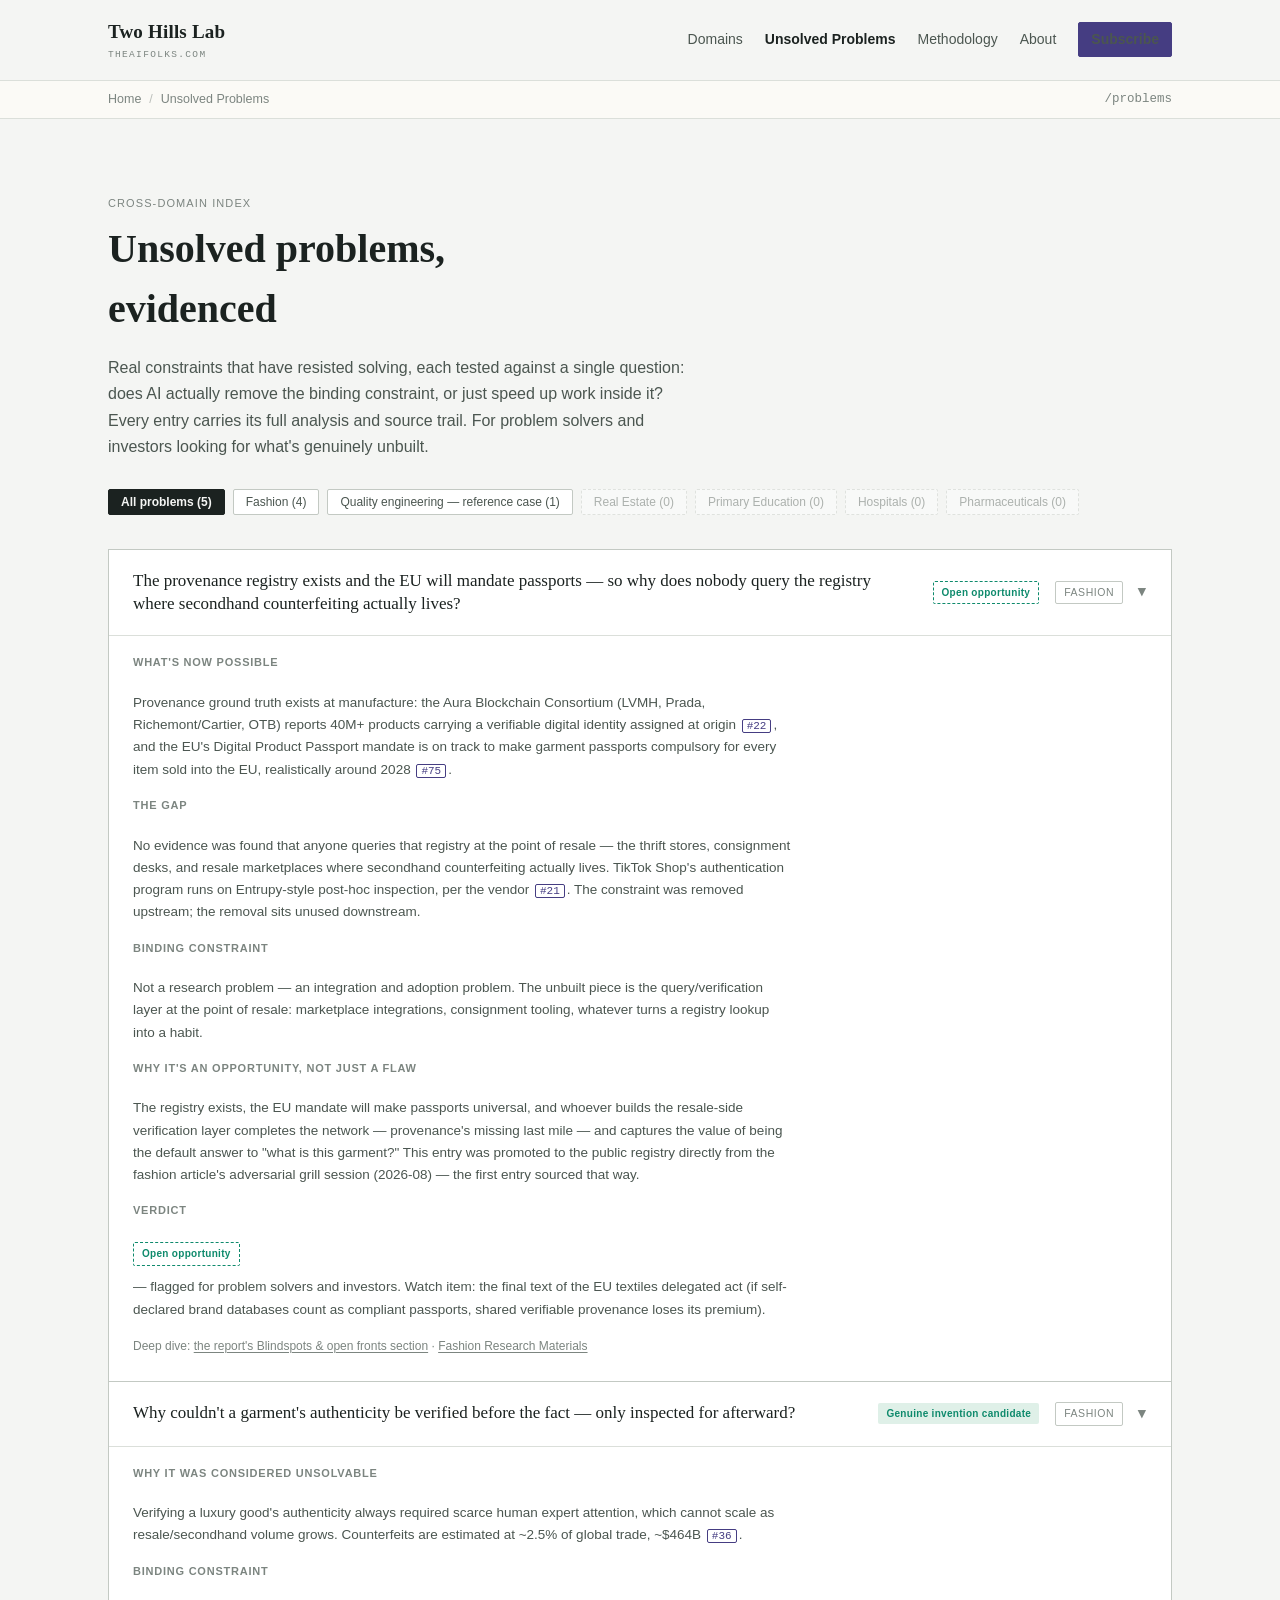
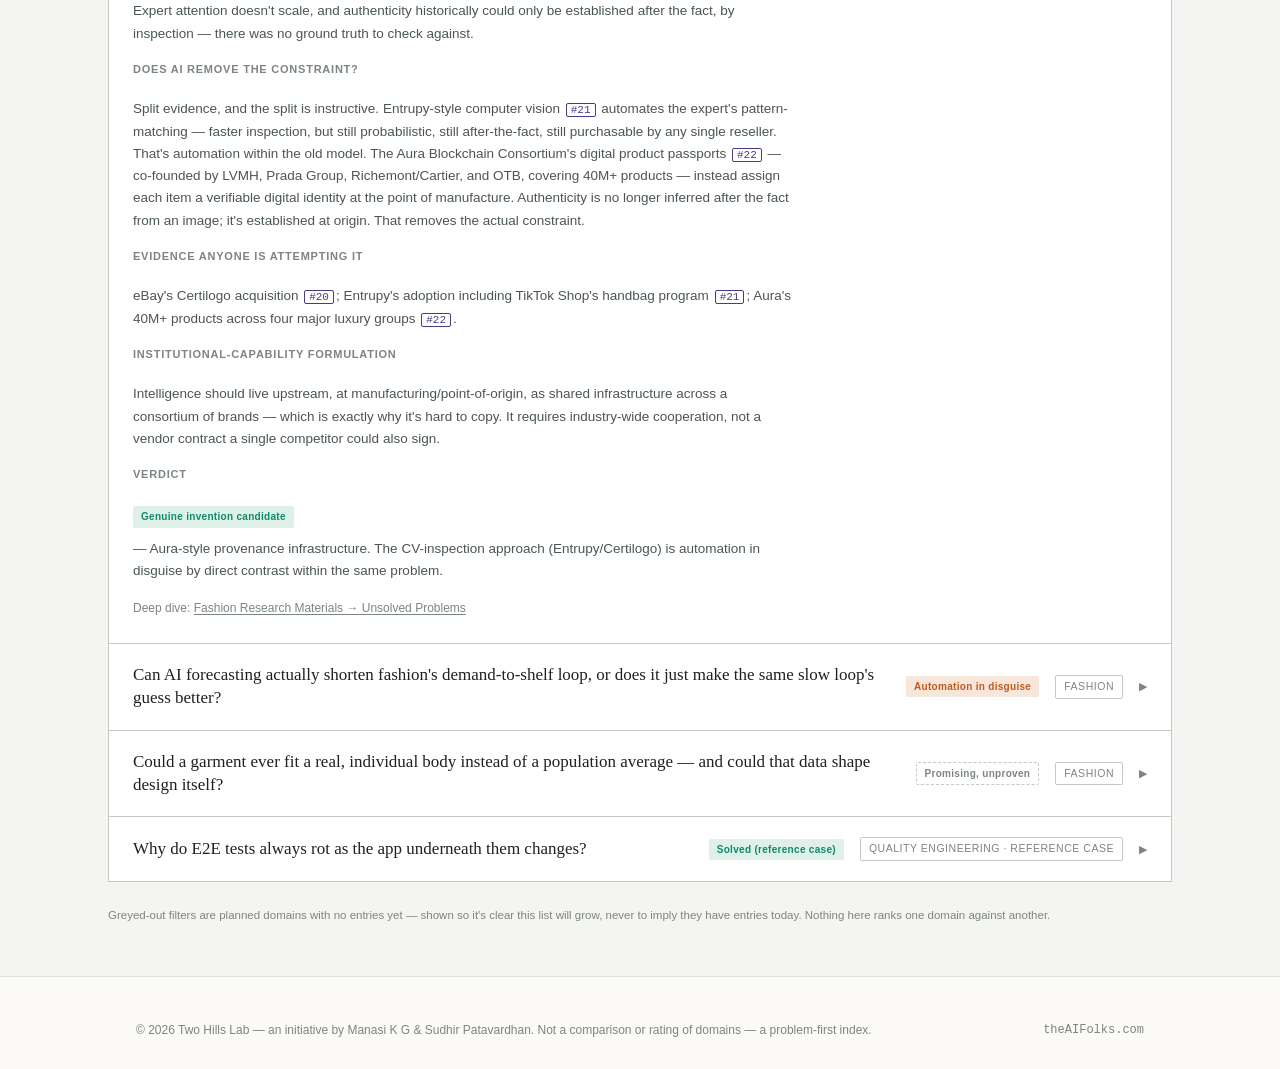
==== commit 1efeabfa: "Credit theAIFolks as an initiative by Manasi K G & Sudhir Patavardhan Bylines (report, exec summary," ====
--- a/docs/problems/index.html
+++ b/docs/problems/index.html
@@ -194,7 +194,7 @@
 <footer class="site-footer">
   <div class="container">
     <div class="footer-bottom footer-bottom-solo">
-      <span>© 2026 Two Hills Lab. Not a comparison or rating of domains — a problem-first index.</span>
+      <span>© 2026 Two Hills Lab — an initiative by Manasi K G &amp; Sudhir Patavardhan. Not a comparison or rating of domains — a problem-first index.</span>
       <span class="mono">theAIFolks.com</span>
     </div>
   </div>
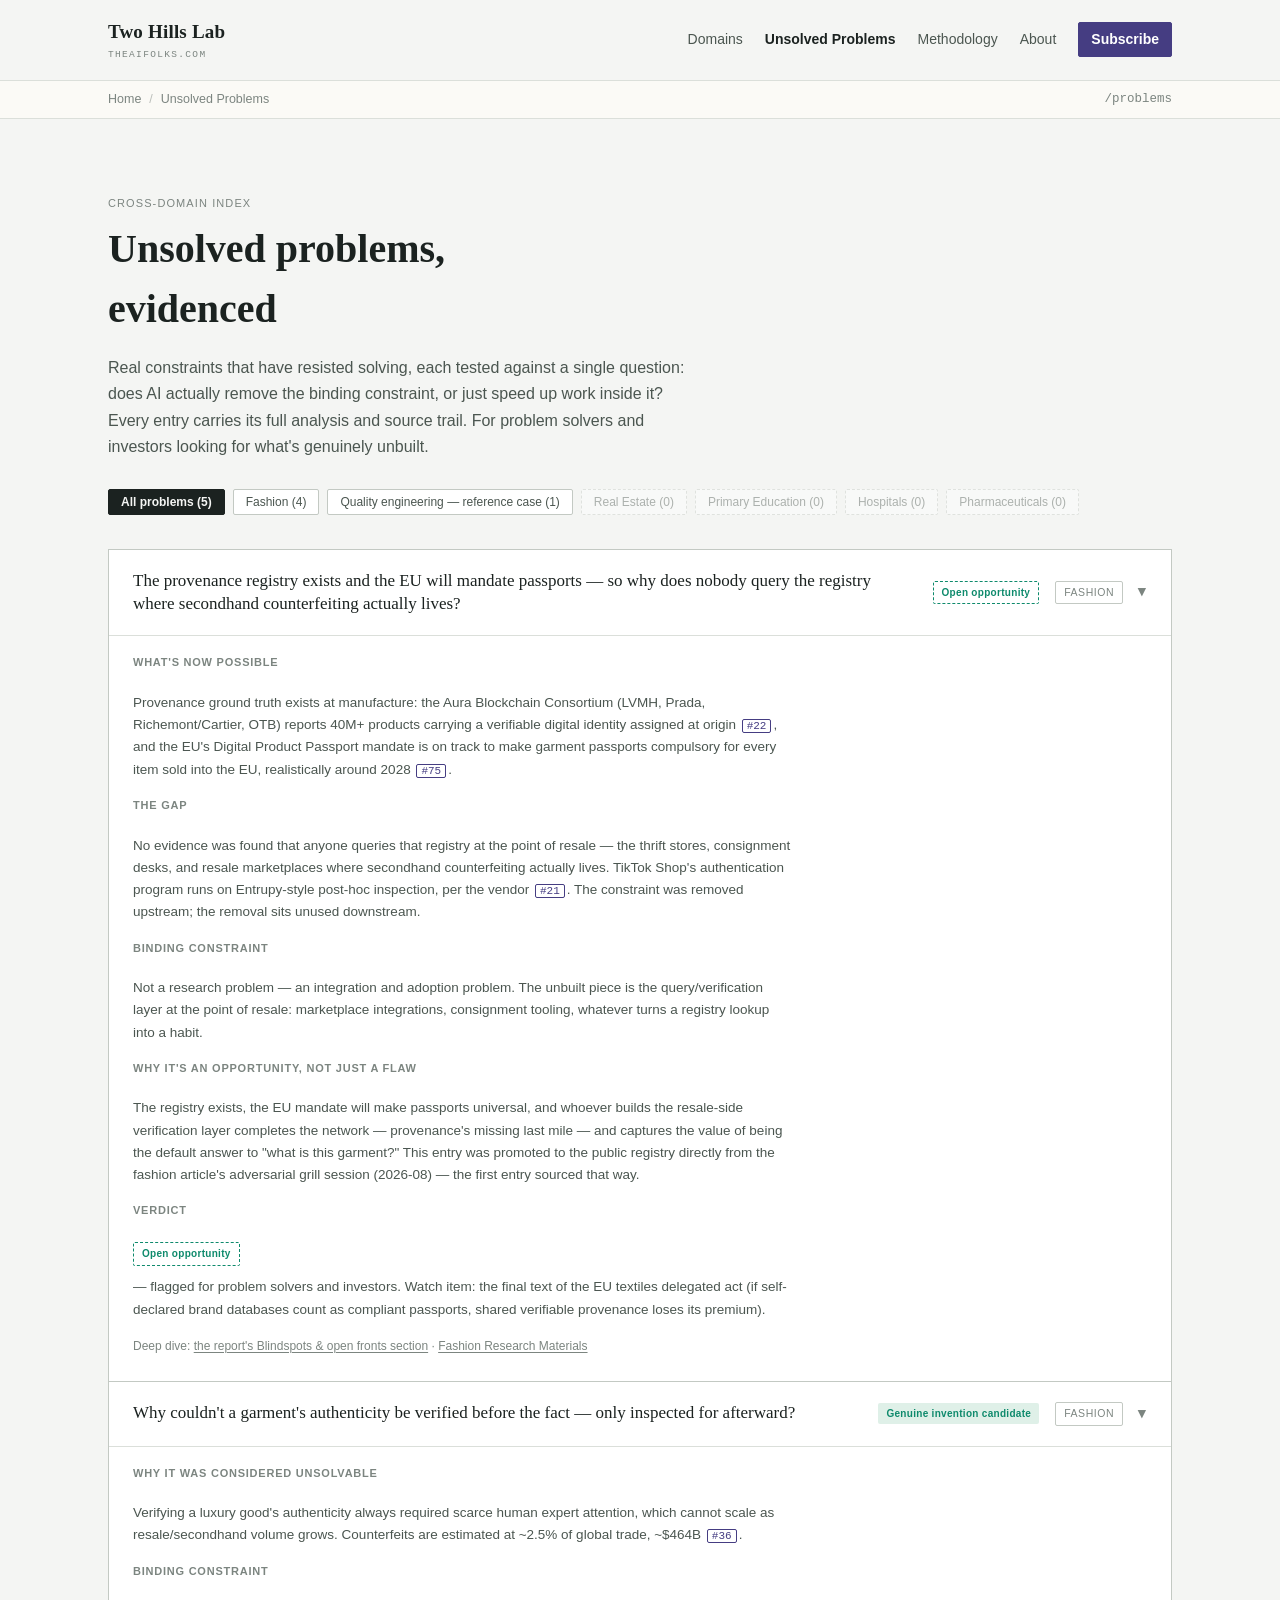
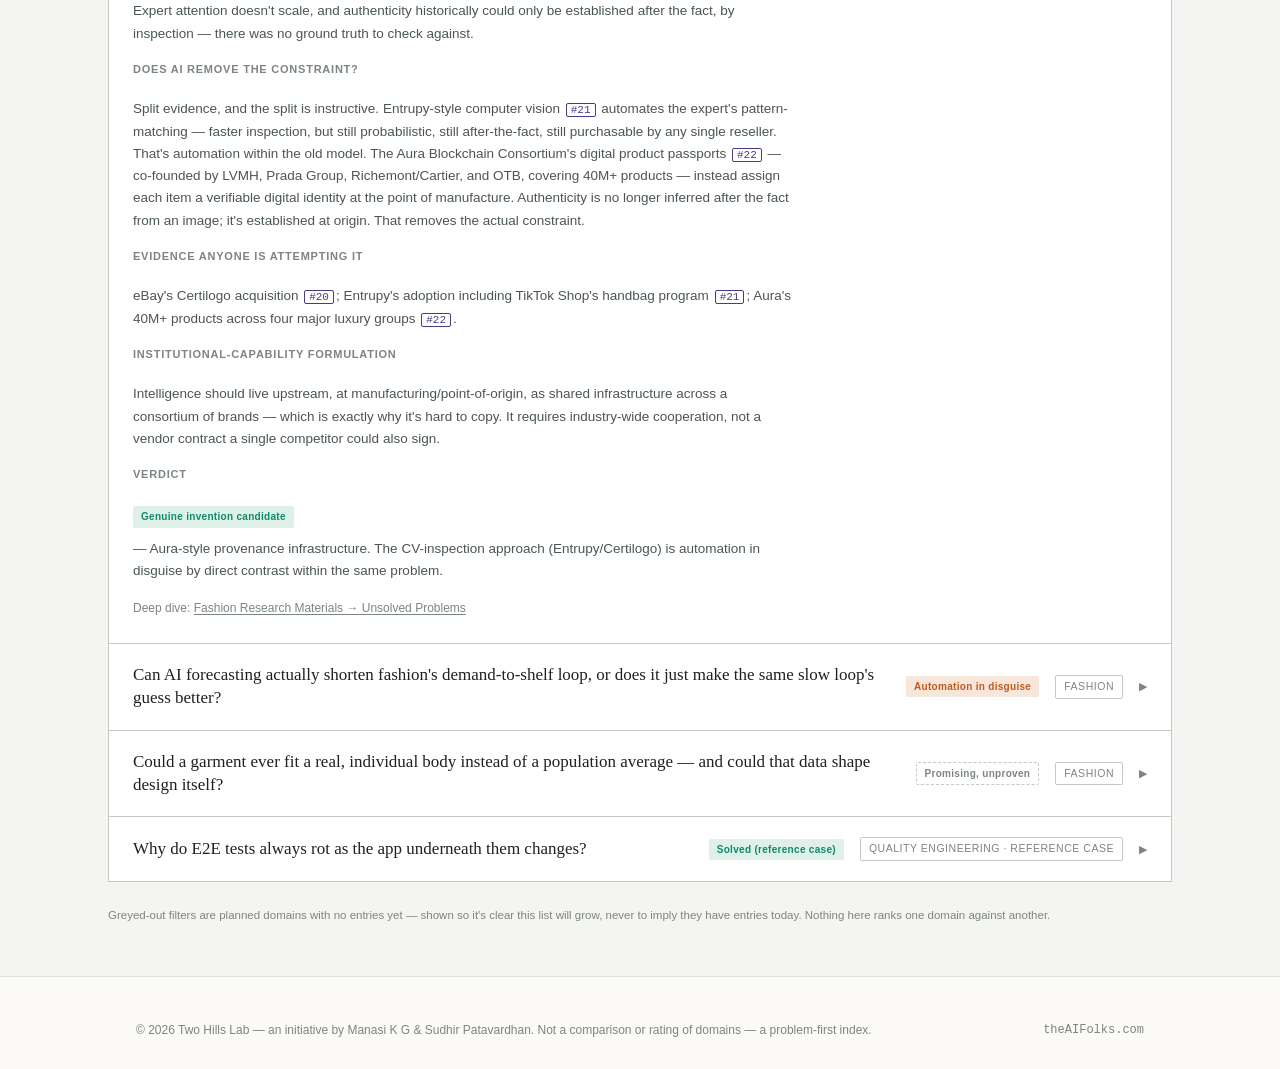
==== commit eebb5753: "Cache-bust CSS/JS asset URLs so fixes take effect immediately Every page's stylesheet/script link no" ====
--- a/docs/problems/index.html
+++ b/docs/problems/index.html
@@ -9,8 +9,8 @@
 <meta property="og:description" content="Real constraints that resisted solving, with full binding-constraint analysis and source trails — framed for problem solvers and investors.">
 <meta property="og:type" content="website">
 <link rel="icon" href="data:image/svg+xml,%3Csvg xmlns='http://www.w3.org/2000/svg' viewBox='0 0 32 32'%3E%3Crect width='32' height='32' fill='%23453D82'/%3E%3Cpath d='M2 26 L11 12 L17 20 L23 9 L30 26 Z' fill='%23F4F5F3'/%3E%3C/svg%3E">
-<link rel="stylesheet" href="../assets/css/site.css">
-<script src="../assets/js/site.js" defer></script>
+<link rel="stylesheet" href="../assets/css/site.css?v=1">
+<script src="../assets/js/site.js?v=1" defer></script>
 </head>
 <body>
 <a class="skip-link" href="#main">Skip to content</a>
--- a/docs/assets/css/site.css
+++ b/docs/assets/css/site.css
@@ -100,6 +100,7 @@
 .site-nav a{ color:var(--ink-soft); text-decoration:none; font-size:14px; }
 .site-nav a:hover{ color:var(--ink); }
 .site-nav a[aria-current="page"]{ color:var(--ink); font-weight:600; }
+.site-nav a.btn, .site-nav a.btn:hover{ color:var(--accent-ink); }
 .btn{ display:inline-flex; align-items:center; gap:6px; padding:8px 16px; font-size:13.5px; font-weight:600; border-radius:2px; border:1px solid var(--accent); background:var(--accent); color:var(--accent-ink); text-decoration:none; white-space:nowrap; cursor:pointer; }
 .btn-ghost{ background:transparent; color:var(--ink); border:1px solid var(--border-strong); }
 .btn-sm{ padding:6px 12px; font-size:12.5px; }
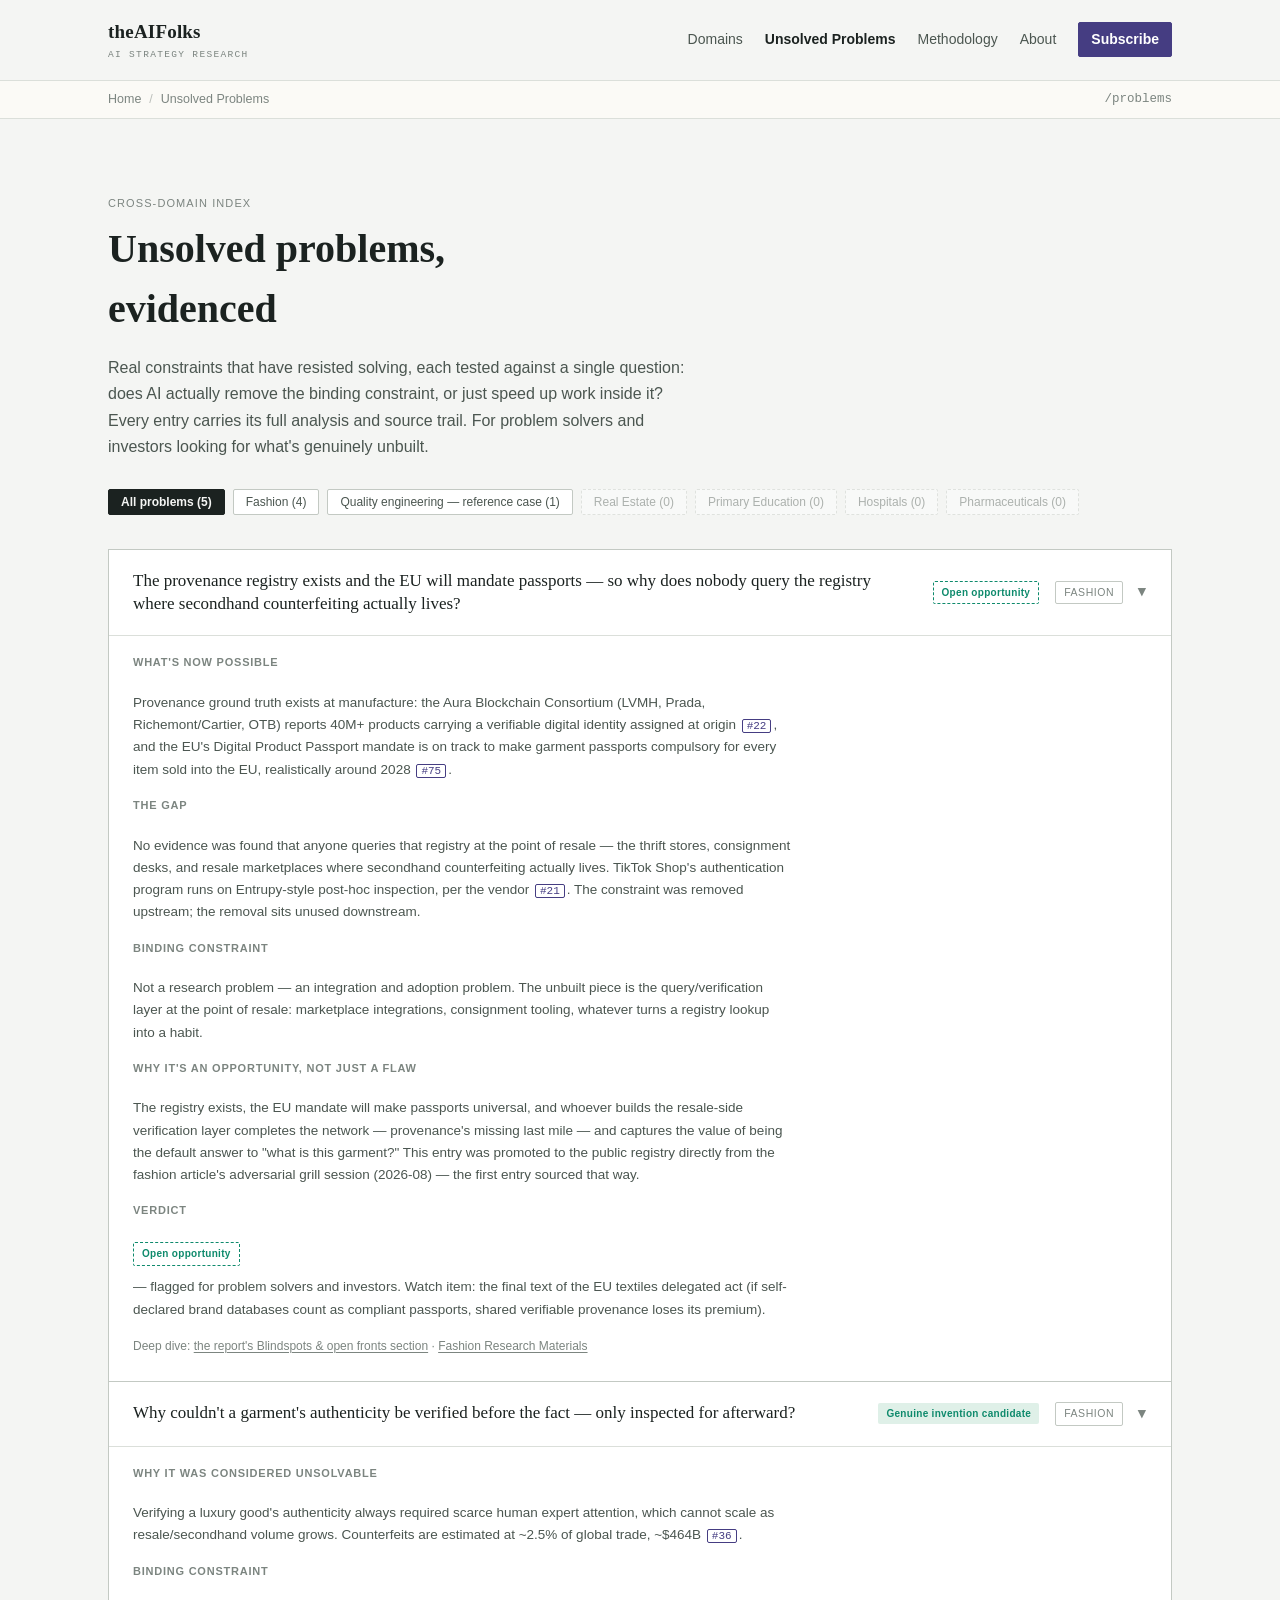
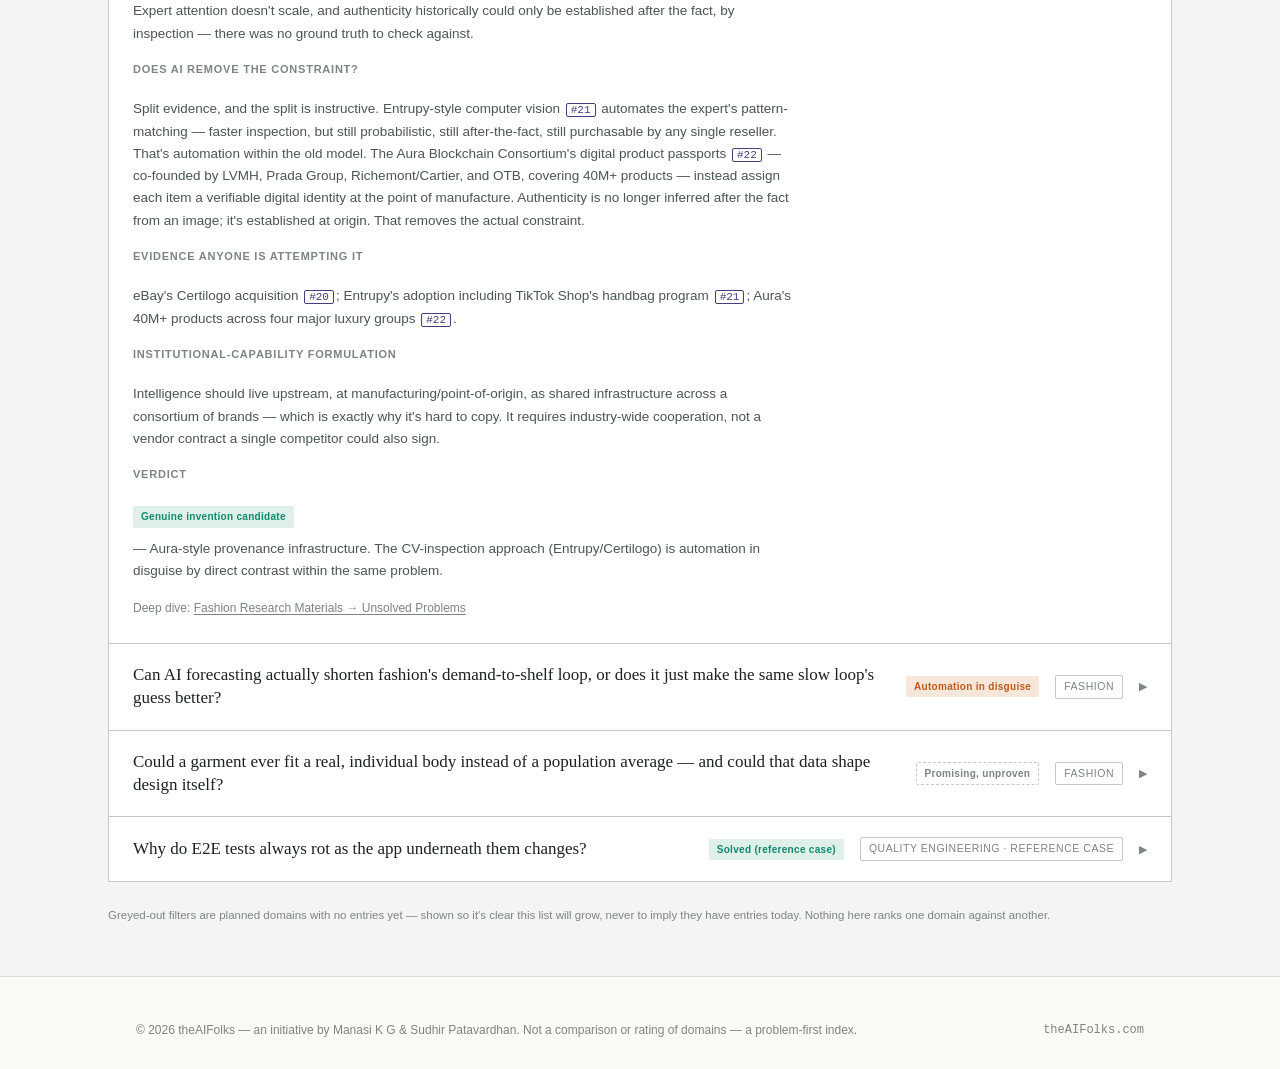
==== commit 6b687fa7: "Rebrand main site to theAIFolks; keep Two Hills Lab on Methodology only Header wordmark, titles, met" ====
--- a/docs/problems/index.html
+++ b/docs/problems/index.html
@@ -3,9 +3,9 @@
 <head>
 <meta charset="utf-8">
 <meta name="viewport" content="width=device-width,initial-scale=1">
-<title>Unsolved Problems — Two Hills Lab</title>
+<title>Unsolved Problems — theAIFolks</title>
 <meta name="description" content="A cross-domain index of constraints nobody's cracked yet — each tested against one question: does AI remove the binding constraint, or just speed up work inside it? Full analysis and source trail on every entry.">
-<meta property="og:title" content="Unsolved Problems, evidenced — Two Hills Lab">
+<meta property="og:title" content="Unsolved Problems, evidenced — theAIFolks">
 <meta property="og:description" content="Real constraints that resisted solving, with full binding-constraint analysis and source trails — framed for problem solvers and investors.">
 <meta property="og:type" content="website">
 <link rel="icon" href="data:image/svg+xml,%3Csvg xmlns='http://www.w3.org/2000/svg' viewBox='0 0 32 32'%3E%3Crect width='32' height='32' fill='%23453D82'/%3E%3Cpath d='M2 26 L11 12 L17 20 L23 9 L30 26 Z' fill='%23F4F5F3'/%3E%3C/svg%3E">
@@ -18,8 +18,8 @@
 <header class="site-header">
   <div class="site-header-inner">
     <a href="../" class="wordmark">
-      <span class="name">Two Hills Lab</span>
-      <span class="tag mono">theAIFolks.com</span>
+      <span class="name">theAIFolks</span>
+      <span class="tag mono">AI Strategy Research</span>
     </a>
     <nav class="site-nav" aria-label="Primary">
       <a href="../">Domains</a>
@@ -194,7 +194,7 @@
 <footer class="site-footer">
   <div class="container">
     <div class="footer-bottom footer-bottom-solo">
-      <span>© 2026 Two Hills Lab — an initiative by Manasi K G &amp; Sudhir Patavardhan. Not a comparison or rating of domains — a problem-first index.</span>
+      <span>© 2026 theAIFolks — an initiative by Manasi K G &amp; Sudhir Patavardhan. Not a comparison or rating of domains — a problem-first index.</span>
       <span class="mono">theAIFolks.com</span>
     </div>
   </div>
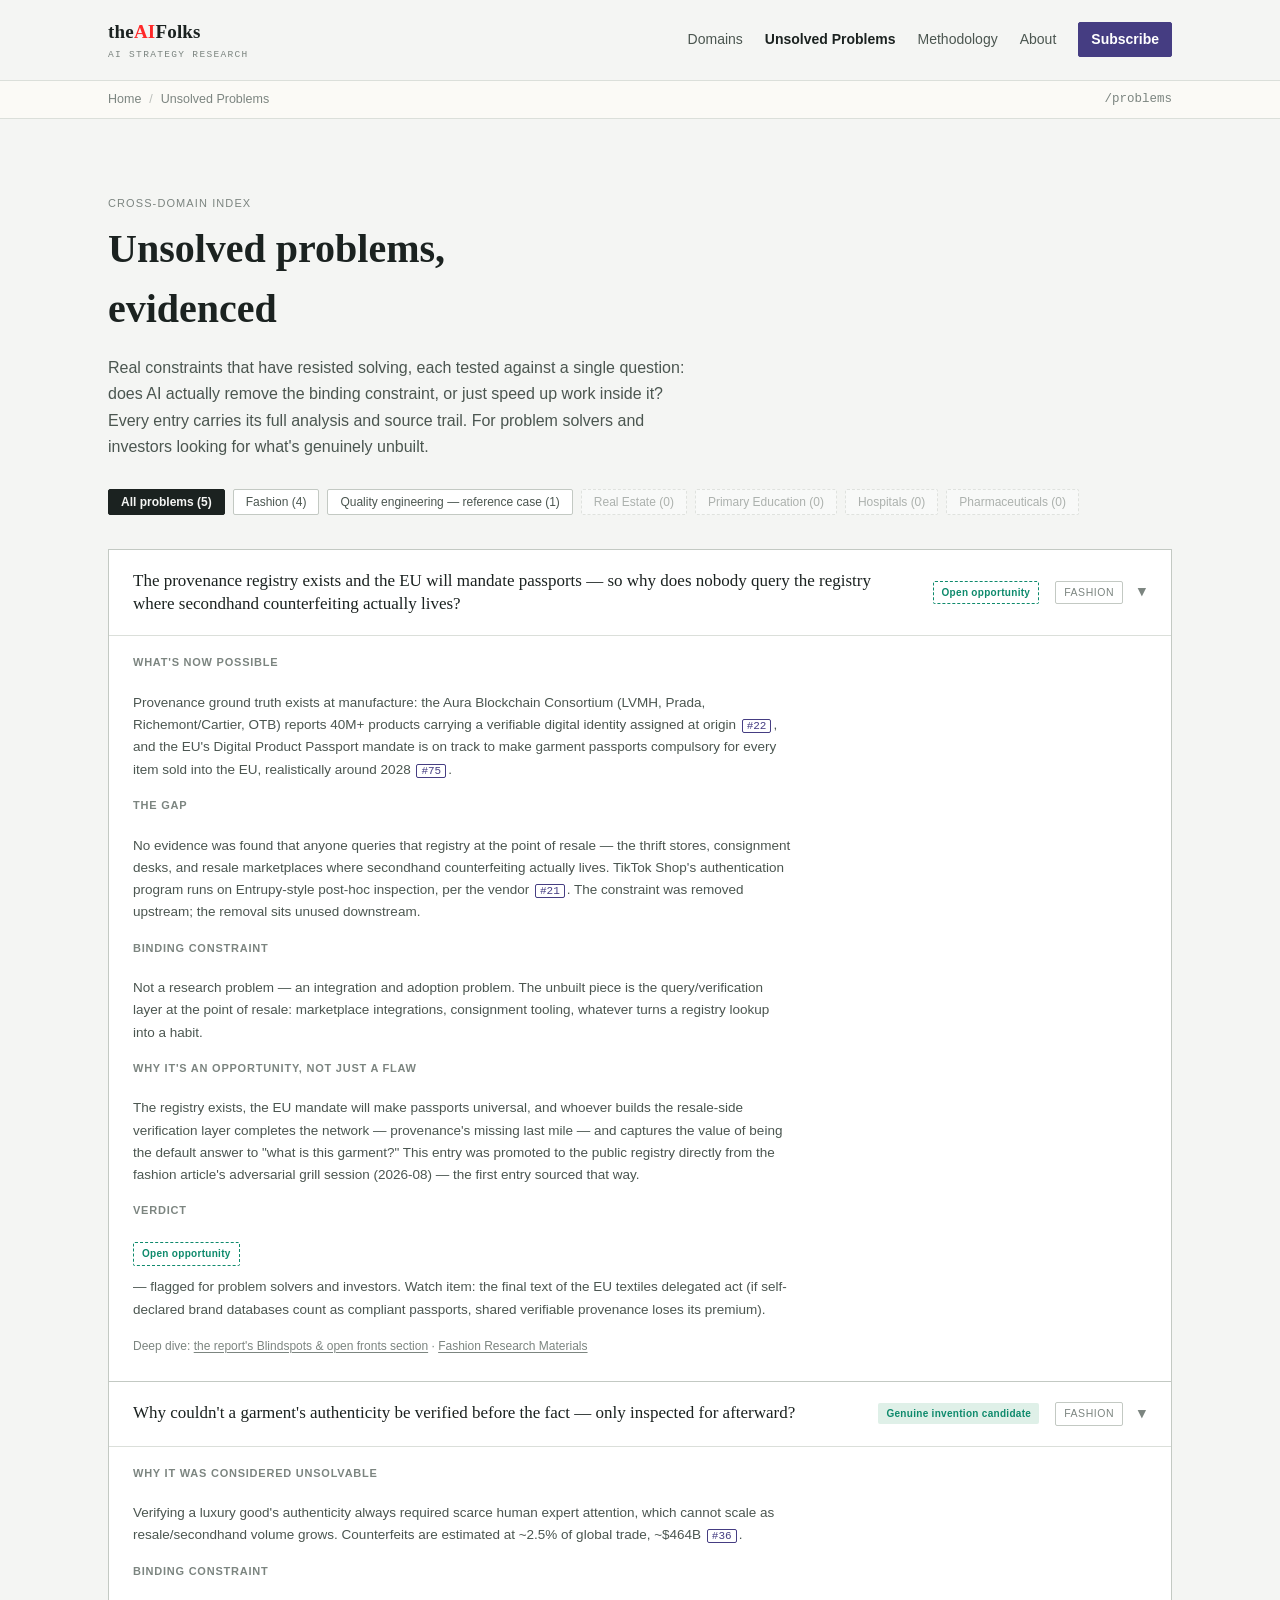
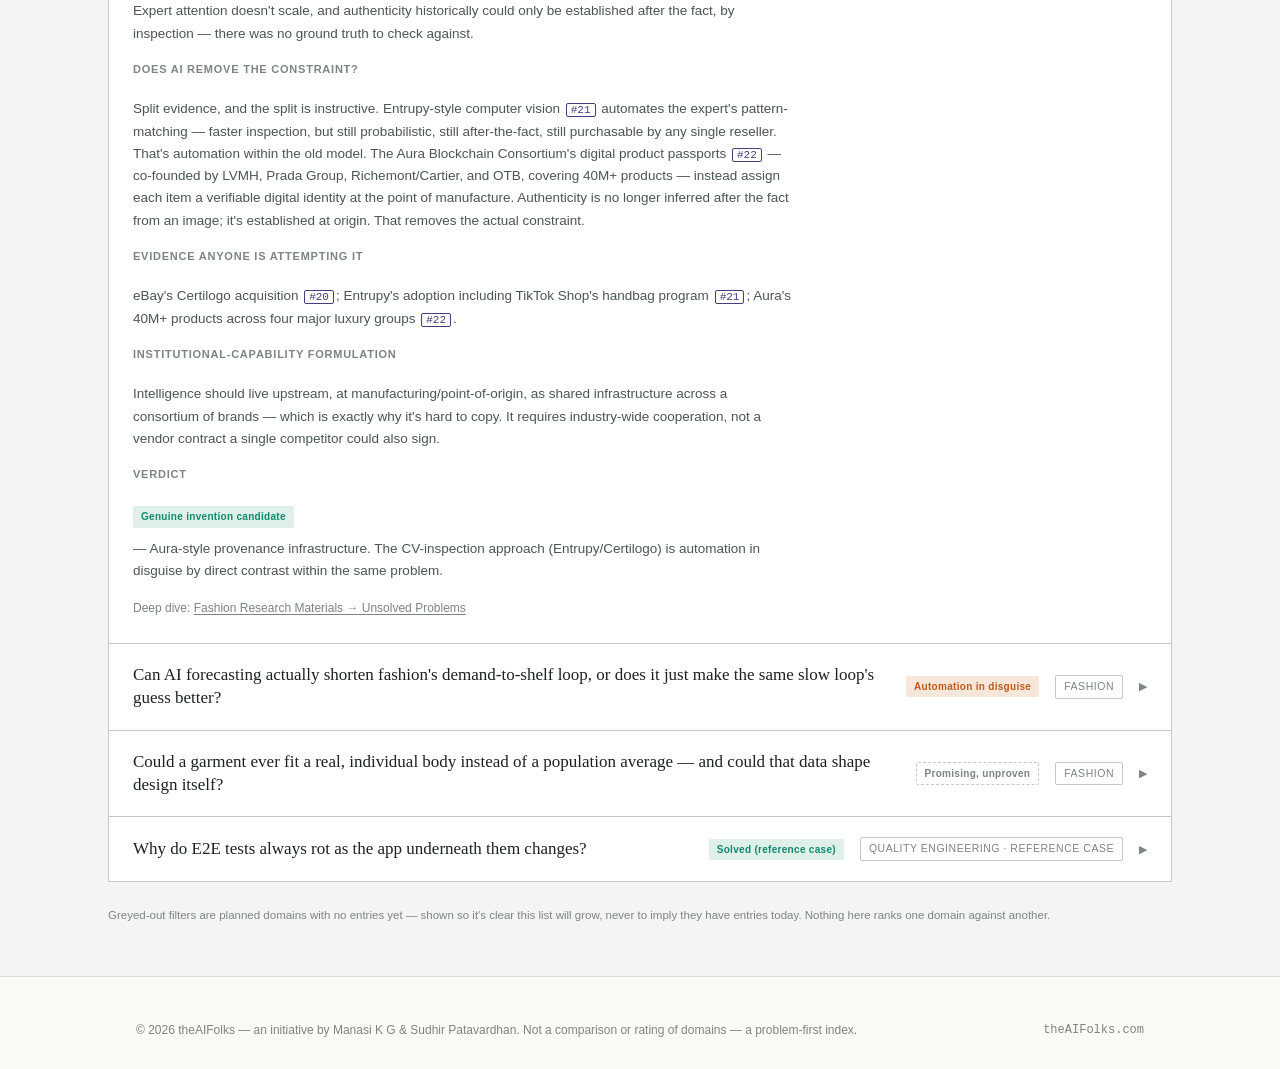
==== commit a6e1aca8: "Wordmark: color the AI in theAIFolks red (#ff2828) Splits the header and footer wordmark markup into" ====
--- a/docs/problems/index.html
+++ b/docs/problems/index.html
@@ -9,8 +9,8 @@
 <meta property="og:description" content="Real constraints that resisted solving, with full binding-constraint analysis and source trails — framed for problem solvers and investors.">
 <meta property="og:type" content="website">
 <link rel="icon" href="data:image/svg+xml,%3Csvg xmlns='http://www.w3.org/2000/svg' viewBox='0 0 32 32'%3E%3Crect width='32' height='32' fill='%23453D82'/%3E%3Cpath d='M2 26 L11 12 L17 20 L23 9 L30 26 Z' fill='%23F4F5F3'/%3E%3C/svg%3E">
-<link rel="stylesheet" href="../assets/css/site.css?v=1">
-<script src="../assets/js/site.js?v=1" defer></script>
+<link rel="stylesheet" href="../assets/css/site.css?v=2">
+<script src="../assets/js/site.js?v=2" defer></script>
 </head>
 <body>
 <a class="skip-link" href="#main">Skip to content</a>
@@ -18,7 +18,7 @@
 <header class="site-header">
   <div class="site-header-inner">
     <a href="../" class="wordmark">
-      <span class="name">theAIFolks</span>
+      <span class="name">the<span class="ai">AI</span>Folks</span>
       <span class="tag mono">AI Strategy Research</span>
     </a>
     <nav class="site-nav" aria-label="Primary">
--- a/docs/assets/css/site.css
+++ b/docs/assets/css/site.css
@@ -95,6 +95,7 @@
 .site-header-inner{ max-width:1120px; margin:0 auto; padding:18px 28px; display:flex; align-items:center; gap:24px; }
 .wordmark{ display:flex; flex-direction:column; gap:1px; text-decoration:none; }
 .wordmark .name{ font-family:"Iowan Old Style","Palatino Linotype",Palatino,Georgia,serif; font-size:19px; font-weight:600; letter-spacing:0.01em; color:var(--ink); }
+.wordmark .name .ai{ color:#FF2828; }
 .wordmark .tag{ font-size:9.5px; letter-spacing:0.14em; text-transform:uppercase; color:var(--ink-faint); }
 .site-nav{ display:flex; align-items:center; gap:22px; margin-left:auto; }
 .site-nav a{ color:var(--ink-soft); text-decoration:none; font-size:14px; }
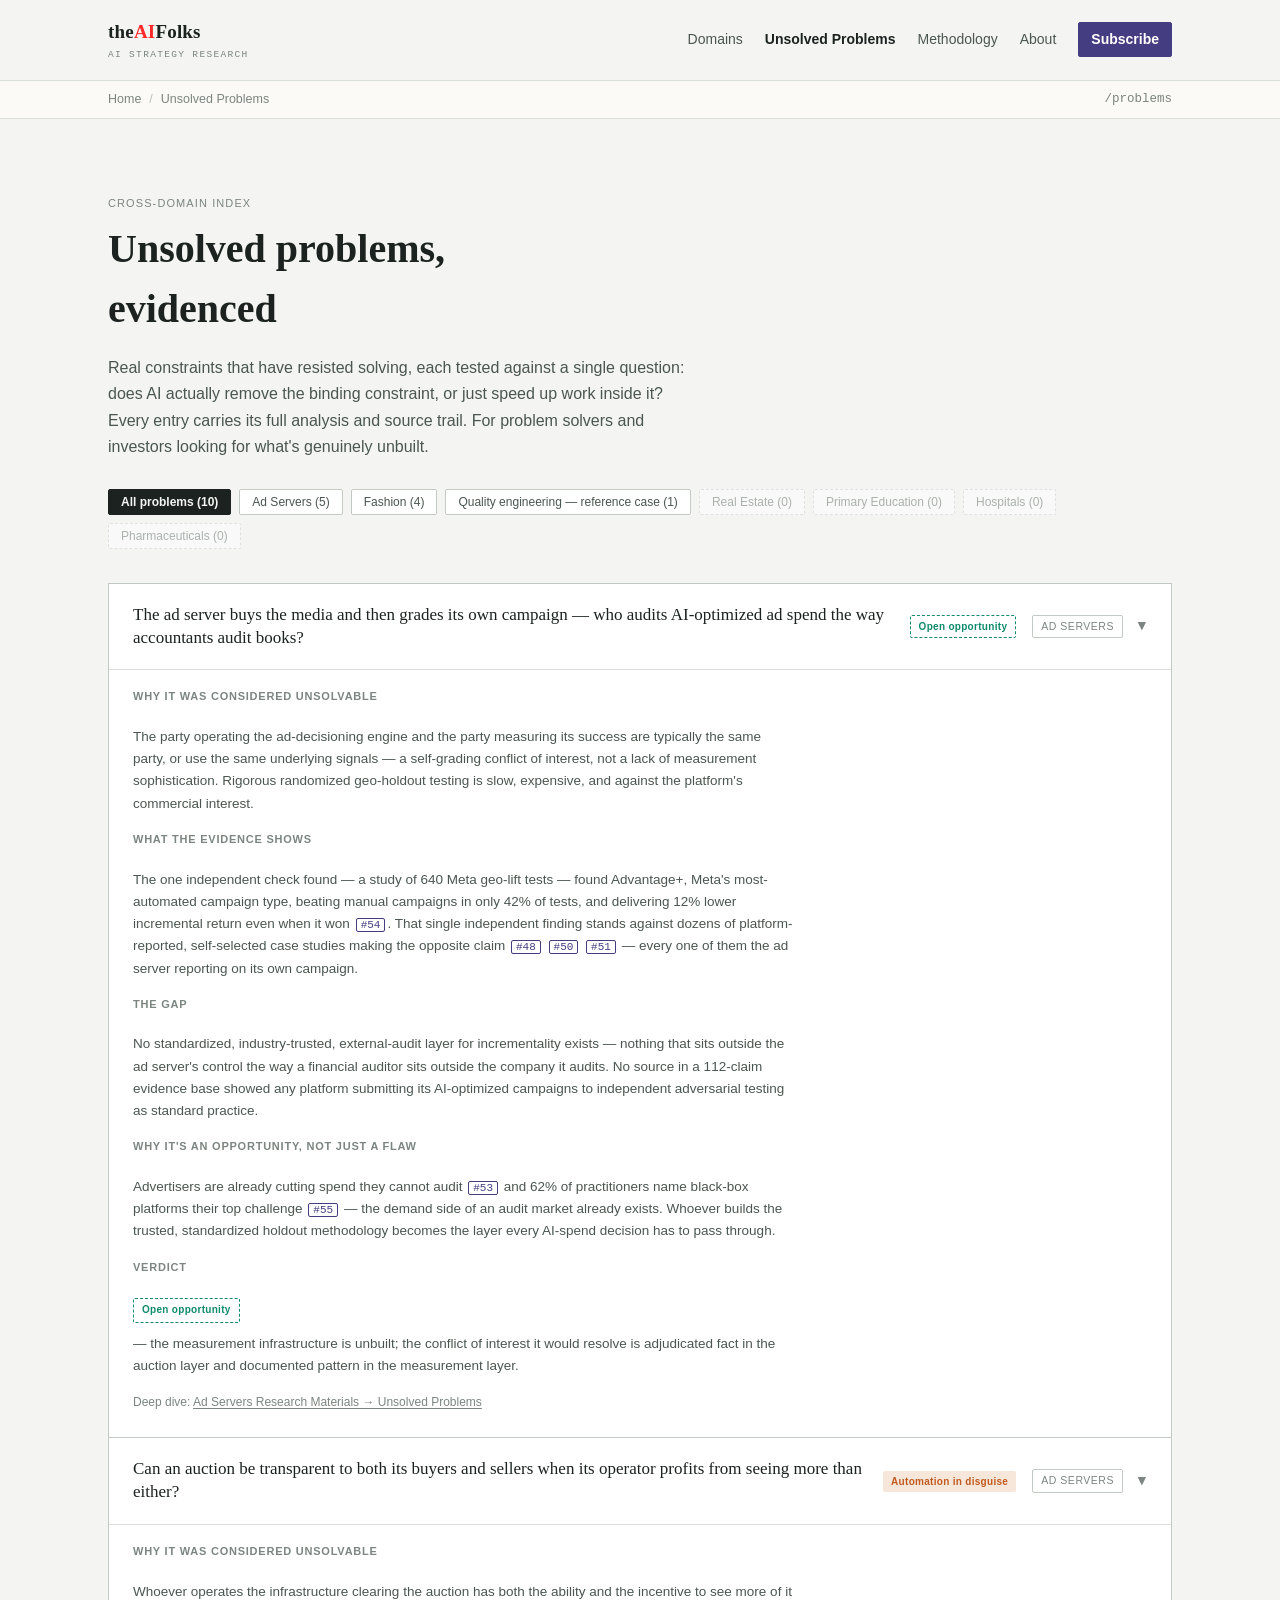
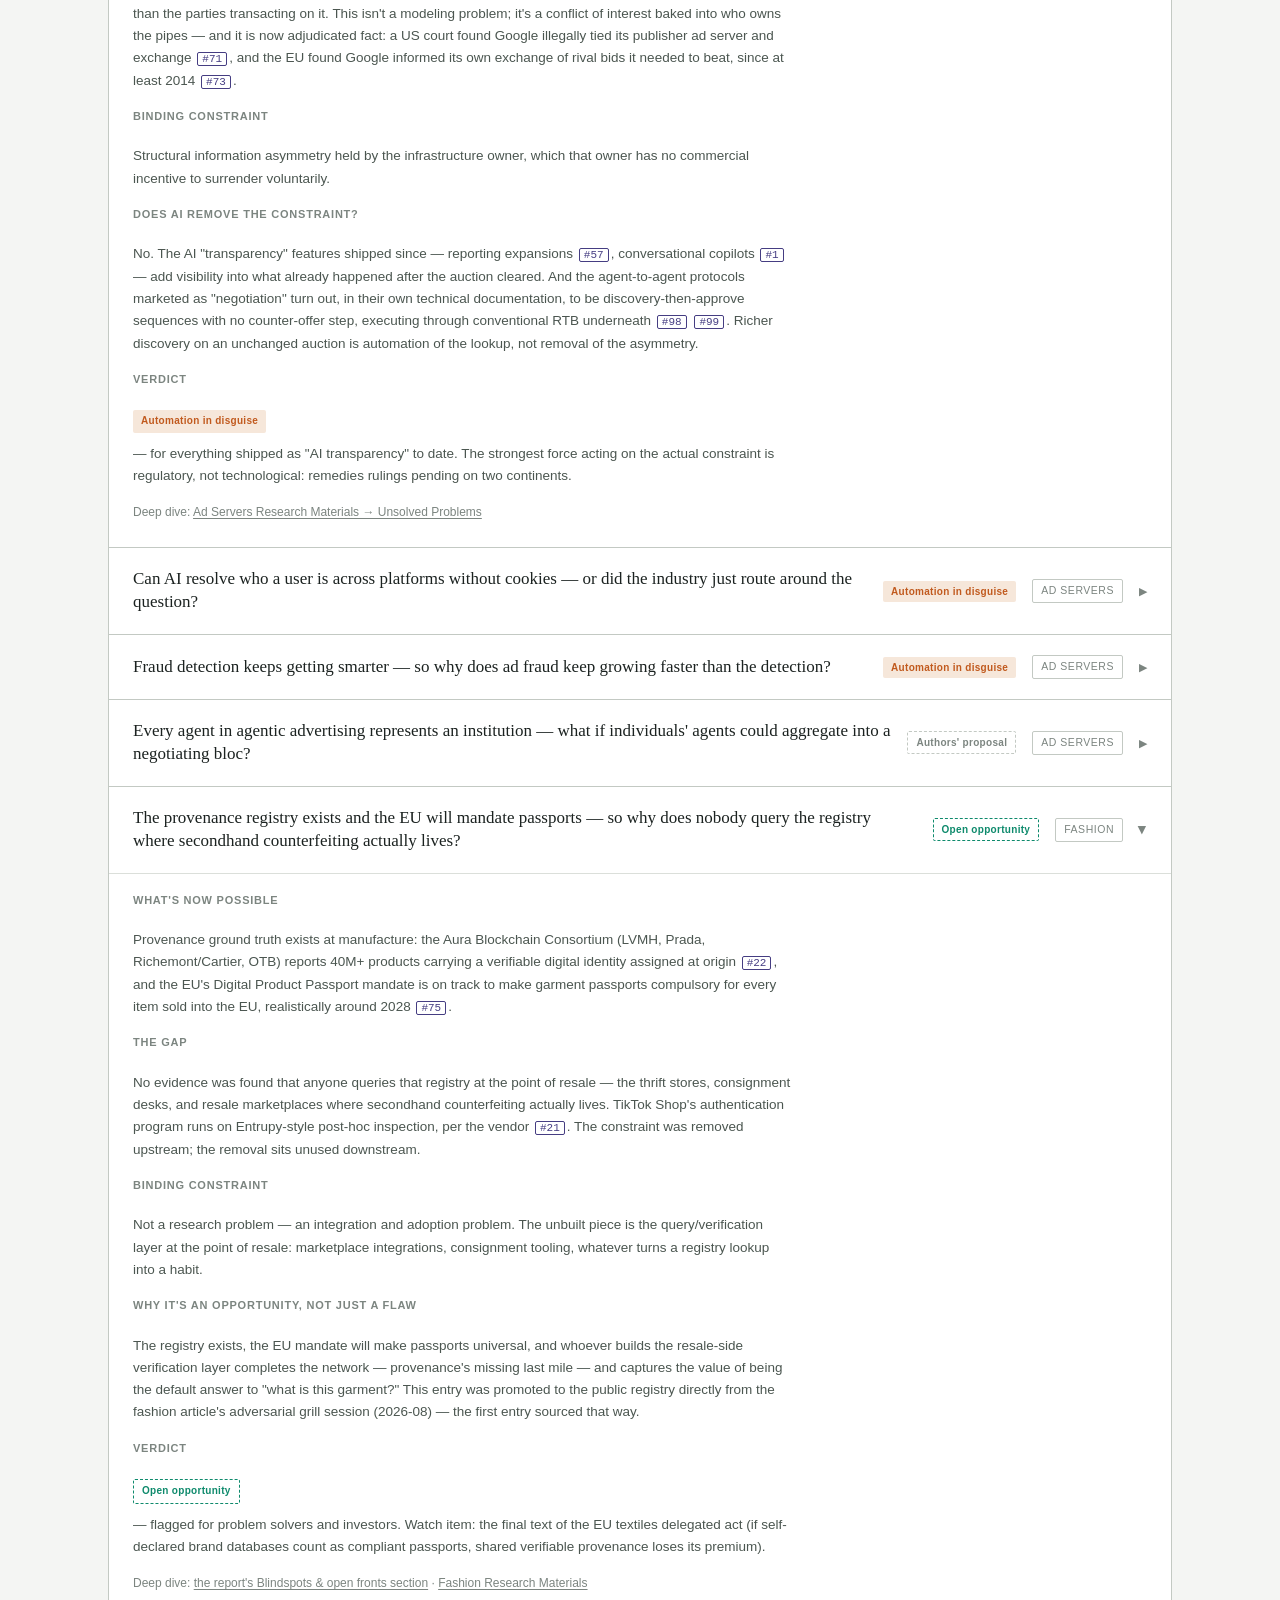
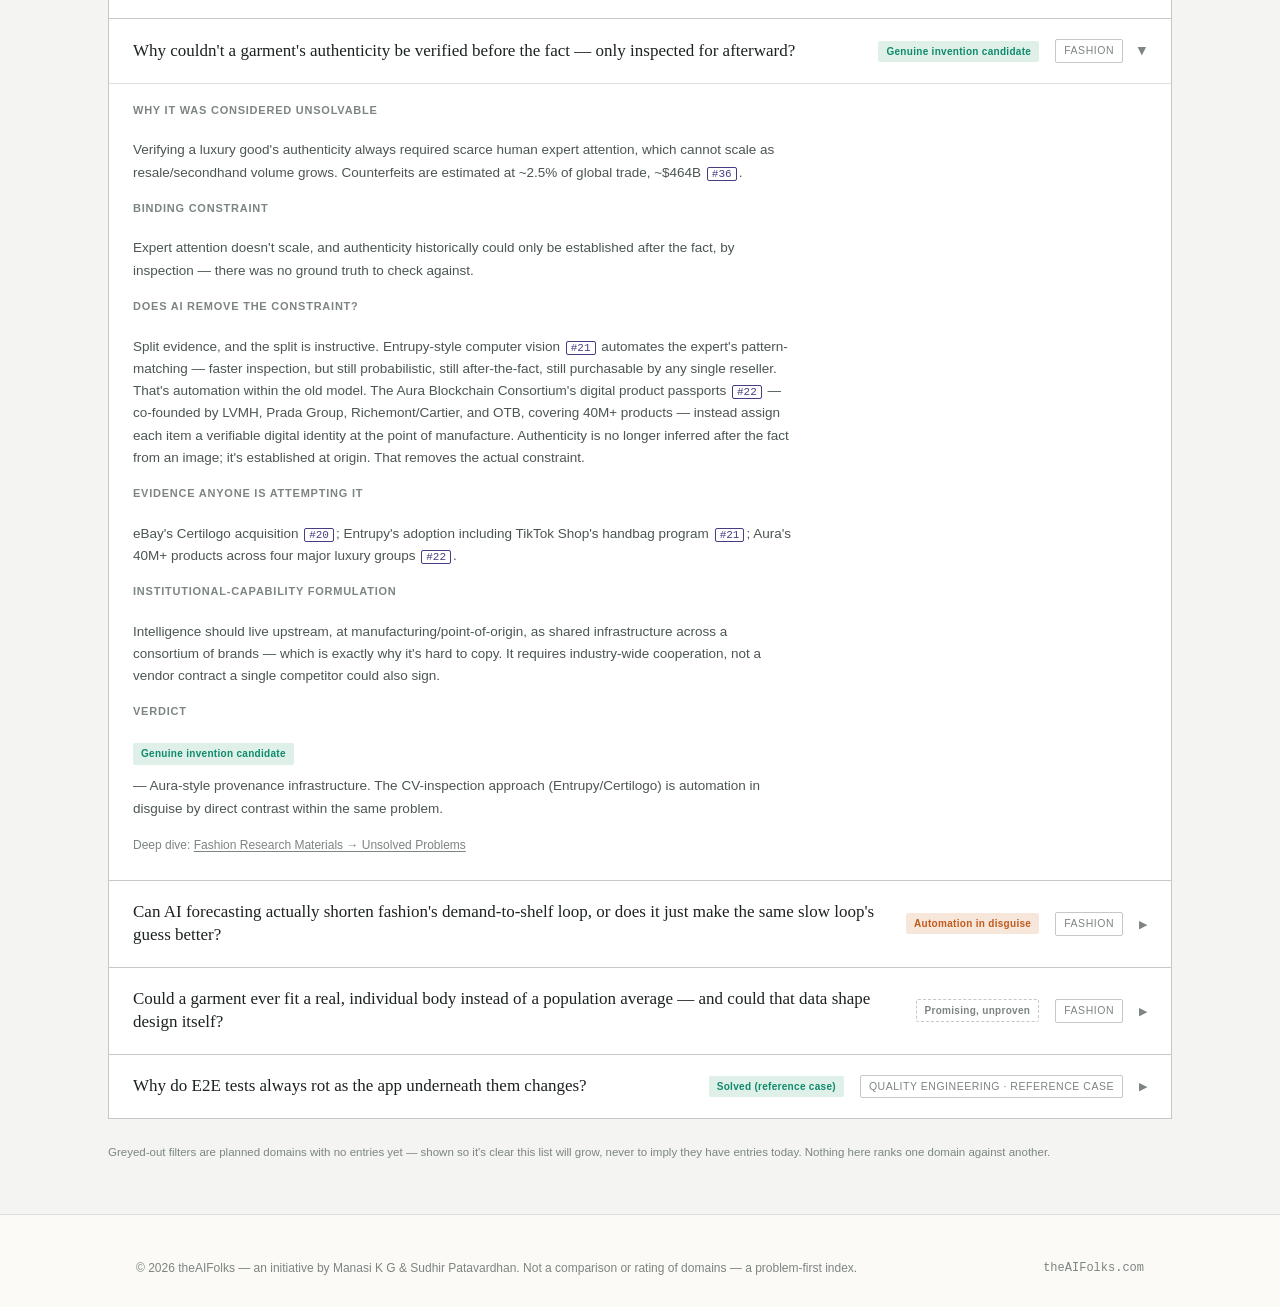
==== commit 34bd5708: "Publish Ad Servers & Ad Delivery domain: report, exec summary, research materials, OG image Full dom" ====
--- a/docs/problems/index.html
+++ b/docs/problems/index.html
@@ -1,6 +1,15 @@
 <!doctype html>
 <html lang="en">
 <head>
+<!-- Google tag (gtag.js) -->
+<script async src="https://www.googletagmanager.com/gtag/js?id=G-B6Q7TYNEDR"></script>
+<script>
+  window.dataLayer = window.dataLayer || [];
+  function gtag(){dataLayer.push(arguments);}
+  gtag('js', new Date());
+
+  gtag('config', 'G-B6Q7TYNEDR');
+</script>
 <meta charset="utf-8">
 <meta name="viewport" content="width=device-width,initial-scale=1">
 <title>Unsolved Problems — theAIFolks</title>
@@ -9,8 +18,8 @@
 <meta property="og:description" content="Real constraints that resisted solving, with full binding-constraint analysis and source trails — framed for problem solvers and investors.">
 <meta property="og:type" content="website">
 <link rel="icon" href="data:image/svg+xml,%3Csvg xmlns='http://www.w3.org/2000/svg' viewBox='0 0 32 32'%3E%3Crect width='32' height='32' fill='%23453D82'/%3E%3Cpath d='M2 26 L11 12 L17 20 L23 9 L30 26 Z' fill='%23F4F5F3'/%3E%3C/svg%3E">
-<link rel="stylesheet" href="../assets/css/site.css?v=2">
-<script src="../assets/js/site.js?v=2" defer></script>
+<link rel="stylesheet" href="../assets/css/site.css?v=3">
+<script src="../assets/js/site.js?v=3" defer></script>
 </head>
 <body>
 <a class="skip-link" href="#main">Skip to content</a>
@@ -47,7 +56,8 @@
     <p class="problems-intro">Real constraints that have resisted solving, each tested against a single question: does AI actually remove the binding constraint, or just speed up work inside it? Every entry carries its full analysis and source trail. For problem solvers and investors looking for what's genuinely unbuilt.</p>
 
     <div class="problems-filter-row" data-problems-filter>
-      <button type="button" class="filter-chip" data-domain="all" aria-pressed="true">All problems (5)</button>
+      <button type="button" class="filter-chip" data-domain="all" aria-pressed="true">All problems (10)</button>
+      <button type="button" class="filter-chip" data-domain="ad-servers" aria-pressed="false">Ad Servers (5)</button>
       <button type="button" class="filter-chip" data-domain="fashion" aria-pressed="false">Fashion (4)</button>
       <button type="button" class="filter-chip" data-domain="quality-engineering" aria-pressed="false">Quality engineering — reference case (1)</button>
       <button type="button" class="filter-chip disabled" disabled title="Planned domain — no entries yet">Real Estate (0)</button>
@@ -58,6 +68,120 @@
   </section>
 
   <section class="no-rule" style="padding-top:26px;">
+
+    <details class="problem-card" data-domain="ad-servers" id="ad-servers" open>
+      <summary>
+        <span class="q">The ad server buys the media and then grades its own campaign — who audits AI-optimized ad spend the way accountants audit books?</span>
+        <span class="verdict-pill open">Open opportunity</span>
+        <span class="domain-tag-pill">Ad Servers</span>
+        <span class="chev" aria-hidden="true">▶</span>
+      </summary>
+      <div class="pbody">
+        <dl>
+          <dt>Why it was considered unsolvable</dt>
+          <dd>The party operating the ad-decisioning engine and the party measuring its success are typically the same party, or use the same underlying signals — a self-grading conflict of interest, not a lack of measurement sophistication. Rigorous randomized geo-holdout testing is slow, expensive, and against the platform's commercial interest.</dd>
+          <dt>What the evidence shows</dt>
+          <dd>The one independent check found — a study of 640 Meta geo-lift tests — found Advantage+, Meta's most-automated campaign type, beating manual campaigns in only 42% of tests, and delivering 12% lower incremental return even when it won <a class="cite" href="../domains/ad-servers/report.html#src-54">#54</a>. That single independent finding stands against dozens of platform-reported, self-selected case studies making the opposite claim <a class="cite" href="../domains/ad-servers/report.html#src-48">#48</a> <a class="cite" href="../domains/ad-servers/report.html#src-50">#50</a> <a class="cite" href="../domains/ad-servers/report.html#src-51">#51</a> — every one of them the ad server reporting on its own campaign.</dd>
+          <dt>The gap</dt>
+          <dd>No standardized, industry-trusted, external-audit layer for incrementality exists — nothing that sits outside the ad server's control the way a financial auditor sits outside the company it audits. No source in a 112-claim evidence base showed any platform submitting its AI-optimized campaigns to independent adversarial testing as standard practice.</dd>
+          <dt>Why it's an opportunity, not just a flaw</dt>
+          <dd>Advertisers are already cutting spend they cannot audit <a class="cite" href="../domains/ad-servers/report.html#src-53">#53</a> and 62% of practitioners name black-box platforms their top challenge <a class="cite" href="../domains/ad-servers/report.html#src-55">#55</a> — the demand side of an audit market already exists. Whoever builds the trusted, standardized holdout methodology becomes the layer every AI-spend decision has to pass through.</dd>
+          <dt>Verdict</dt>
+          <dd class="verdict-line"><span class="verdict-pill open">Open opportunity</span><span>— the measurement infrastructure is unbuilt; the conflict of interest it would resolve is adjudicated fact in the auction layer and documented pattern in the measurement layer.</span></dd>
+        </dl>
+        <p class="deep-dive">Deep dive: <a href="../domains/ad-servers/research.html#rm-problems">Ad Servers Research Materials → Unsolved Problems</a></p>
+      </div>
+    </details>
+
+    <details class="problem-card" data-domain="ad-servers" open>
+      <summary>
+        <span class="q">Can an auction be transparent to both its buyers and sellers when its operator profits from seeing more than either?</span>
+        <span class="verdict-pill pa">Automation in disguise</span>
+        <span class="domain-tag-pill">Ad Servers</span>
+        <span class="chev" aria-hidden="true">▶</span>
+      </summary>
+      <div class="pbody">
+        <dl>
+          <dt>Why it was considered unsolvable</dt>
+          <dd>Whoever operates the infrastructure clearing the auction has both the ability and the incentive to see more of it than the parties transacting on it. This isn't a modeling problem; it's a conflict of interest baked into who owns the pipes — and it is now adjudicated fact: a US court found Google illegally tied its publisher ad server and exchange <a class="cite" href="../domains/ad-servers/report.html#src-71">#71</a>, and the EU found Google informed its own exchange of rival bids it needed to beat, since at least 2014 <a class="cite" href="../domains/ad-servers/report.html#src-73">#73</a>.</dd>
+          <dt>Binding constraint</dt>
+          <dd>Structural information asymmetry held by the infrastructure owner, which that owner has no commercial incentive to surrender voluntarily.</dd>
+          <dt>Does AI remove the constraint?</dt>
+          <dd>No. The AI "transparency" features shipped since — reporting expansions <a class="cite" href="../domains/ad-servers/report.html#src-57">#57</a>, conversational copilots <a class="cite" href="../domains/ad-servers/report.html#src-1">#1</a> — add visibility into what already happened after the auction cleared. And the agent-to-agent protocols marketed as "negotiation" turn out, in their own technical documentation, to be discovery-then-approve sequences with no counter-offer step, executing through conventional RTB underneath <a class="cite" href="../domains/ad-servers/report.html#src-98">#98</a> <a class="cite" href="../domains/ad-servers/report.html#src-99">#99</a>. Richer discovery on an unchanged auction is automation of the lookup, not removal of the asymmetry.</dd>
+          <dt>Verdict</dt>
+          <dd class="verdict-line"><span class="verdict-pill pa">Automation in disguise</span><span>— for everything shipped as "AI transparency" to date. The strongest force acting on the actual constraint is regulatory, not technological: remedies rulings pending on two continents.</span></dd>
+        </dl>
+        <p class="deep-dive">Deep dive: <a href="../domains/ad-servers/research.html#rm-problems">Ad Servers Research Materials → Unsolved Problems</a></p>
+      </div>
+    </details>
+
+    <details class="problem-card" data-domain="ad-servers">
+      <summary>
+        <span class="q">Can AI resolve who a user is across platforms without cookies — or did the industry just route around the question?</span>
+        <span class="verdict-pill pa">Automation in disguise</span>
+        <span class="domain-tag-pill">Ad Servers</span>
+        <span class="chev" aria-hidden="true">▶</span>
+      </summary>
+      <div class="pbody">
+        <dl>
+          <dt>Why it was considered unsolvable</dt>
+          <dd>Recognizing the same user across publishers and platforms requires either a shared ground truth no single company controls, or invasive tracking that browsers and regulators are closing off. No modeling skill substitutes for parties who won't share data.</dd>
+          <dt>Binding constraint</dt>
+          <dd>A coordination and consent problem across many independent controllers of the user relationship — not a technical resolution problem.</dd>
+          <dt>Does AI remove the constraint?</dt>
+          <dd>No — and the six-year browser-native attempt just failed: Google reversed its cookie-deprecation plan and retired more than ten Privacy Sandbox APIs for low adoption <a class="cite" href="../domains/ad-servers/report.html#src-76">#76</a> <a class="cite" href="../domains/ad-servers/report.html#src-77">#77</a>. What scaled instead is deterministic, consent-based identity — UID2 <a class="cite" href="../domains/ad-servers/report.html#src-78">#78</a>, LiveRamp's graph, which Publicis is buying outright for $2.17B <a class="cite" href="../domains/ad-servers/report.html#src-81">#81</a>. AI sits on top of that already-solved consent layer as an access interface; it is not the mechanism that resolves identity. The sharpest confirmation is negative: Morningstar's moat downgrade of The Trade Desk reasoned specifically that UID2, as an open multi-tenant standard, is not an exclusive asset <a class="cite" href="../domains/ad-servers/report.html#src-101">#101</a> <a class="cite" href="../domains/ad-servers/report.html#src-106">#106</a>.</dd>
+          <dt>Verdict</dt>
+          <dd class="verdict-line"><span class="verdict-pill pa">Automation in disguise</span><span>— identity was solved by consent and acquisition, not by AI. The moat is ownership of the consented graph, and open standards branded "proprietary" are not the same asset.</span></dd>
+        </dl>
+        <p class="deep-dive">Deep dive: <a href="../domains/ad-servers/research.html#rm-problems">Ad Servers Research Materials → Unsolved Problems</a></p>
+      </div>
+    </details>
+
+    <details class="problem-card" data-domain="ad-servers">
+      <summary>
+        <span class="q">Fraud detection keeps getting smarter — so why does ad fraud keep growing faster than the detection?</span>
+        <span class="verdict-pill pa">Automation in disguise</span>
+        <span class="domain-tag-pill">Ad Servers</span>
+        <span class="chev" aria-hidden="true">▶</span>
+      </summary>
+      <div class="pbody">
+        <dl>
+          <dt>Why it was considered unsolvable</dt>
+          <dd>An adversarial arms race, not a static classification problem — any detection signal, once learned, gets reverse-engineered and evaded. A fraud model decays the moment it succeeds.</dd>
+          <dt>Binding constraint</dt>
+          <dd>Adversarial adaptation speed. The defense's historical tooling advantage disappears once both sides hold similarly capable AI.</dd>
+          <dt>Does AI remove the constraint?</dt>
+          <dd>By the defense's own published numbers, no — the offense is accelerating faster. One verification vendor's telemetry shows bot traffic growing ~8x faster than human traffic, with AI-agent traffic up 7,851% year over year <a class="cite" href="../domains/ad-servers/report.html#src-83">#83</a> (vendor-reported, flagged as such). The industry's newest response is triage, not elimination: classifying declared legitimate AI agents apart from evasive scrapers <a class="cite" href="../domains/ad-servers/report.html#src-84">#84</a>. The standard waste baseline — only $0.36 of every DSP dollar reaching the consumer <a class="cite" href="../domains/ad-servers/report.html#src-82">#82</a> — has not been shown to improve despite years of AI detection tooling deployed at scale.</dd>
+          <dt>Institutional-capability formulation</dt>
+          <dd>Genuine constraint removal would change what gets paid for — restructuring the incentive that makes fraud profitable — rather than detecting bad impressions faster after the fact. No one in the evidence base is attempting that.</dd>
+          <dt>Verdict</dt>
+          <dd class="verdict-line"><span class="verdict-pill pa">Automation in disguise</span><span>— and currently losing the acceleration race it entered. The domain's clearest case of AI scaling both sides of a problem at once.</span></dd>
+        </dl>
+        <p class="deep-dive">Deep dive: <a href="../domains/ad-servers/research.html#rm-problems">Ad Servers Research Materials → Unsolved Problems</a></p>
+      </div>
+    </details>
+
+    <details class="problem-card" data-domain="ad-servers">
+      <summary>
+        <span class="q">Every agent in agentic advertising represents an institution — what if individuals' agents could aggregate into a negotiating bloc?</span>
+        <span class="verdict-pill neutral">Authors' proposal</span>
+        <span class="domain-tag-pill">Ad Servers</span>
+        <span class="chev" aria-hidden="true">▶</span>
+      </summary>
+      <div class="pbody">
+        <dl>
+          <dt>The structural fact</dt>
+          <dd>In every agent-to-agent advertising deal documented in this domain's research, both agents represent institutions — a platform's seller agent, an agency's buyer agent. The consumer, whose attention is the actual product, remains what they have always been: inventory. Individuals have never had a mechanism to negotiate collectively over the terms on which their attention and data are sold.</dd>
+          <dt>The proposal</dt>
+          <dd>The same protocol infrastructure now being standardized for institutional agents could, in principle, let individuals' agents aggregate into consortia — millions of consumer-side seller agents negotiating as a bloc. That would not automate the existing market; it would seat a new party at the table — the first genuinely new market structure this industry would have seen since the auction itself.</dd>
+          <dt>Status</dt>
+          <dd>This is the authors' original proposal (Sudhir Patavardhan, 2026-08), offered as such — nothing in the domain's 112-source evidence base shows any vendor building it, and it was deliberately not researched as a market claim to validate. It is logged here because the plumbing being standardized today is exactly the plumbing that would make it possible tomorrow.</dd>
+          <dt>Verdict</dt>
+          <dd class="verdict-line"><span class="verdict-pill neutral">Authors' proposal</span><span>— forward-looking, unbuilt, and flagged for anyone who wants to build it.</span></dd>
+        </dl>
+        <p class="deep-dive">Deep dive: <a href="../domains/ad-servers/report.html#blindspots">the report's Blindspots &amp; open fronts section</a></p>
+      </div>
+    </details>
 
     <details class="problem-card" data-domain="fashion" id="fashion" open>
       <summary>
--- a/docs/assets/css/site.css
+++ b/docs/assets/css/site.css
@@ -349,6 +349,10 @@
 .summary-card-body p{ font-size:14.5px; line-height:1.68; color:var(--ink-soft); }
 .summary-card-body p + p{ margin-top:12px; }
 .summary-stat-grid{ margin-top:20px; display:grid; grid-template-columns:1fr 1fr; gap:1px; background:var(--border-strong); border:1px solid var(--border-strong); }
+.summary-map{ margin-top:24px; border:1px solid var(--border-strong); background:var(--surface); padding:16px; }
+.summary-map .k{ display:block; font-size:11px; letter-spacing:0.08em; text-transform:uppercase; color:var(--ink-faint); font-weight:700; margin-bottom:10px; }
+.summary-map svg{ width:100%; height:auto; display:block; }
+.summary-map .map-caption{ margin-top:10px; font-size:12.5px; }
 .summary-share{ padding:20px 32px 28px; display:flex; align-items:center; justify-content:space-between; gap:16px; flex-wrap:wrap; border-top:1px solid var(--border); }
 
 /* ============================= DOMAIN LANDING PAGE ============================= */
